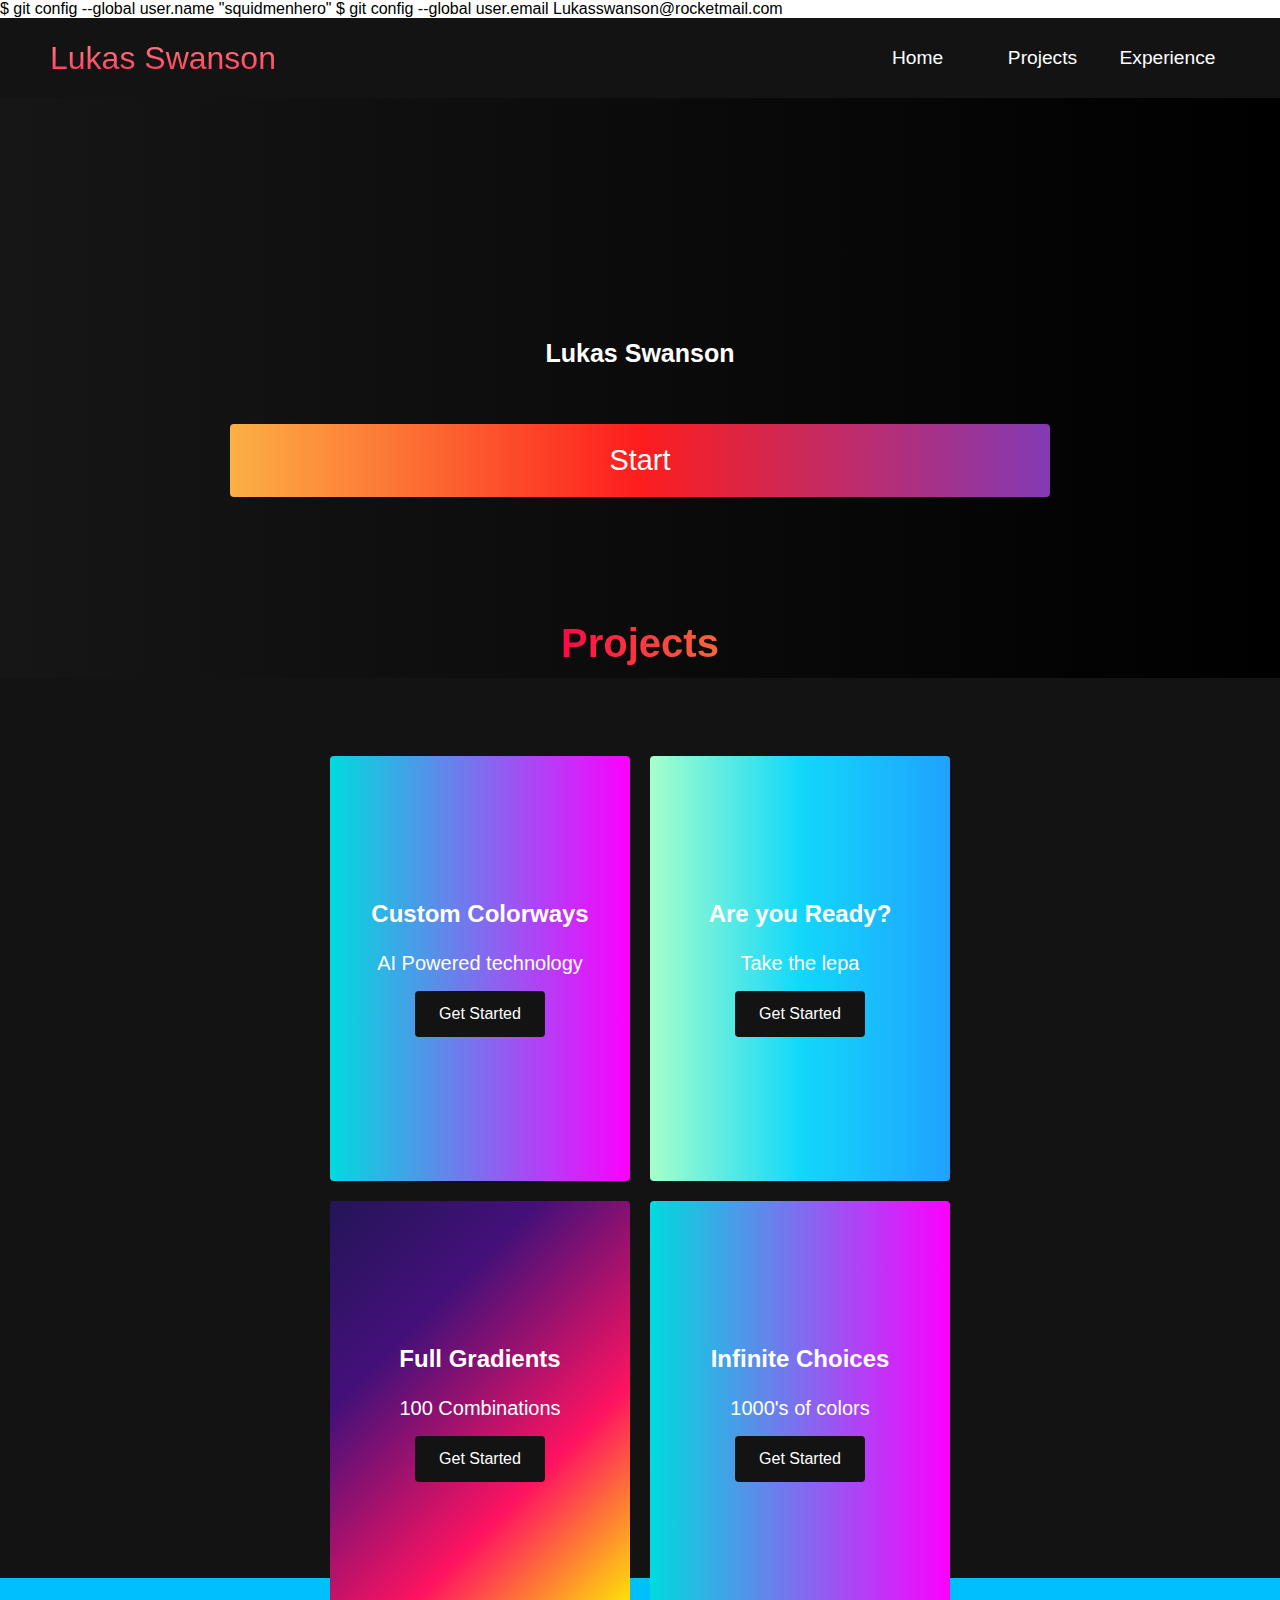
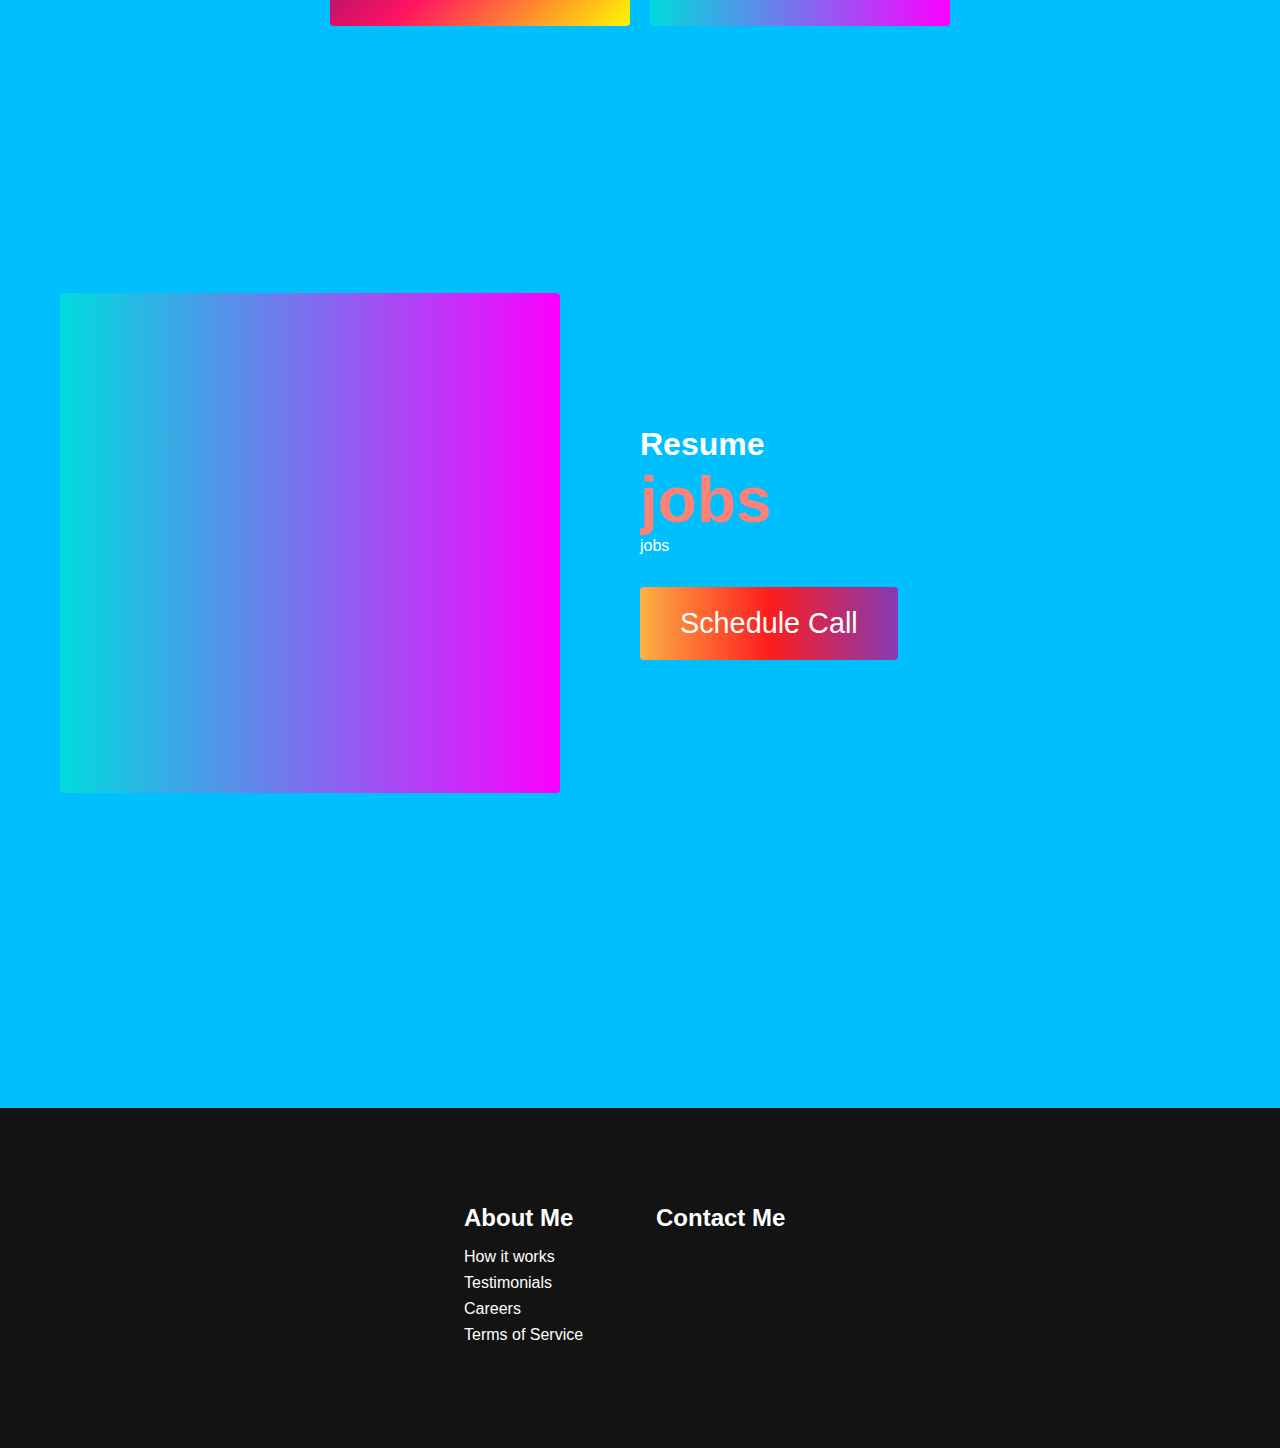
==== .vscode/index.html @ 415a3de8 "modified:   .vscode/index.html" ====
$ git config --global user.name "squidmenhero"
$ git config --global user.email Lukasswanson@rocketmail.com
<!DOCTYPE html>
<html lang="en">
  <head>
    <meta charset="UTF-8" />
    <meta name="viewport" content="width=device-width, initial-scale=1.0" />
    <title>Scroll Website</title>
    <link rel="stylesheet" href="styles.css" />
    <link
      rel="stylesheet"
      href="https://use.fontawesome.com/releases/v5.14.0/css/all.css"
      integrity="sha384-HzLeBuhoNPvSl5KYnjx0BT+WB0QEEqLprO+NBkkk5gbc67FTaL7XIGa2w1L0Xbgc"
      crossorigin="anonymous"
    />
  </head>
  <body>
    <!-- Navbar section -->
    <nav class="navbar">
      <div class="navbar__container">
        <a href="#home" id="navbar__logo">Lukas Swanson</a>
        <div class="navbar__toggle" id="mobile-menu">
          <span class="bar"></span>
          <span class="bar"></span>
          <span class="bar"></span>
        </div>
        <ul class="navbar__menu">
          <li class="navbar__item">
            <a href="#home" class="navbar__links" id="home-page">Home</a>
          </li>
          <li class="navbar__item">
            <a href="#about" class="navbar__links" id="about-page">Projects</a>
          </li>
          <li class="navbar__item">
            <a href="#services" class="navbar__links" id="services-page">Experience</a>
            
          </li>
        </ul>
      </div>
    </nav>
    
    
      
  
    <!-- Hero Section -->
<div class="hero" id="home">
  <div class="hero__container">
    <img class="image" src="jpg/OIP.jpg" alt="myface">
    <h1 class="hero__heading">Lukas Swanson</span></h1>
    <button class="main__btn"><a href="#projects">Start</a></button>
  </div>
</div>

<!-- Projects Section -->
<section class="projects" id="projects">
  <!-- Your projects content here -->
</section>

        <!-- About Section -->
        <div class="services" id="about">
          <h1>Projects</h1>
          <div class="services__wrapper">
            <div class="services__card">
              <h2>Custom Colorways</h2>
              <p>AI Powered technology</p>
              <div class="services__btn"><button>Get Started</button></div>
            </div>
            <div class="services__card">
              <h2>Are you Ready?</h2>
              <p>Take the lepa</p>
              <div class="services__btn"><button>Get Started</button></div>
            </div>
            <div class="services__card">
              <h2>Full Gradients</h2>
              <p>100 Combinations</p>
              <div class="services__btn"><button>Get Started</button></div>
            </div>
            <div class="services__card">
              <h2>Infinite Choices</h2>
              <p>1000's of colors</p>
              <div class="services__btn"><button>Get Started</button></div>
            </div>
          </div>
        </div>
          <!-- Services Section -->
        <div class="main" id="services">
          <div class="main__container">
            <div class="main__img--container">
              <div class="main__img--card"><i class="fas fa-layer-group"></i></div>
            </div>
            <div class="main__content">
              <h1>Resume</h1>
              <h2>jobs</h2>
              <p>jobs</p>
              <button class="main__btn"><a href="#">Schedule Call</a></button>
            </div>
          </div>
        </div>


<!-- Footer Section -->
<div class="footer__container">
  <div class="footer__links">
    <div class="footer__link--wrapper">
      <div class="footer__link--items">
        <h2>About Me</h2>
        <a href="/sign__up">How it works</a> <a href="/">Testimonials</a>
        <a href="/">Careers</a> <a href="/">Terms of Service</a>
      </div>
      <div class="footer__link--items">
        <h2>Contact Me</h2>
        <a href="/" class="footer__logos" id="social__icons">
          <i class="fab fa-linkedin linkedin-logo"></i>
          <i class="fab fa-github github-logo"></i>
        </a>
        
      </div>
    </div>
  </div>
</div>

</div>
  <script src="app.js"></script>
  </body>
</html>
---- .vscode/styles.css ----
* {
  box-sizing: border-box;
  margin: 0;
  padding: 0;
  font-family: 'Kumbh Sans', sans-serif;
  scroll-behavior: smooth;
}




.navbar__social-icons {
  display: flex;
  align-items: center;
  margin-left: auto;
}

.navbar__social-icon {
  margin-left: 1rem;
  color: #fff;
  font-size: 1.5rem;
}


.navbar {
  background: #131313;
  height: 80px;
  display: flex;
  justify-content: center;
  align-items: center;
  font-size: 1.2rem;
  position: sticky;
  top: 0;
  z-index: 999;
}


.navbar__container {
  display: flex;
  justify-content: space-between;
  height: 80px;
  z-index: 1;
  width: 100%;
  max-width: 1300px;
  margin: 0 auto;
  padding: 0 50px;
}

#navbar__logo {
  background-color: #ff8177;
  background-image: linear-gradient(to top, #ff0844 0%, #ffb199 100%);
  background-size: 100%;
  -webkit-background-clip: text;
  -moz-background-clip: text;
  -webkit-text-fill-color: transparent;
  -moz-text-fill-color: transparent;
  display: flex;
  align-items: center;
  cursor: pointer;
  text-decoration: none;
  font-size: 2rem;
}

.navbar__menu {
  display: flex;
  align-items: center;
  list-style: none;
}

.navbar__item {
  height: 80px;
}

.navbar__links {
  color: #fff;
  display: flex;
  align-items: center;
  justify-content: center;
  width: 125px;
  text-decoration: none;
  height: 100%;
  transition: all 0.3s ease;
}

.navbar__btn {
  display: flex;
  justify-content: center;
  align-items: center;
  padding: 0 1rem;
  width: 100%;
}

.button {
  display: flex;
  justify-content: center;
  align-items: center;
  text-decoration: none;
  padding: 10px 20px;
  height: 100%;
  width: 100%;
  border: none;
  outline: none;
  border-radius: 4px;
  background: #833ab4;
  background: -webkit-linear-gradient(to right, #fcb045, #fd1d1d, #833ab4);
  background: linear-gradient(to right, #fcb045, #fd1d1d, #833ab4);
  color: #fff;
  transition: all 0.3s ease;
}

.navbar__links:hover {
  color: #9518fc;
  transition: all 0.3s ease;
}

@media screen and (max-width: 960px) {
  .navbar__container {
    display: flex;
    justify-content: space-between;
    height: 80px;
    z-index: 1;
    width: 100%;
    max-width: 1300px;
    padding: 0;
  }

  .navbar__menu {
    display: grid;
    grid-template-columns: auto;
    margin: 0;
    width: 100%;
    position: absolute;
    top: -1000px;
    opacity: 1;
    transition: all 0.5s ease;
    z-index: -1;
  }

  .navbar__menu.active {
    background: #131313;
    top: 100%;
    opacity: 1;
    transition: all 0.5s ease;
    z-index: 99;
    height: 60vh;
    font-size: 1.6rem;
  }

  #navbar__logo {
    padding-left: 25px;
  }

  .navbar__toggle .bar {
    width: 25px;
    height: 3px;
    margin: 5px auto;
    transition: all 0.3s ease-in-out;
    background: #fff;
  }

  .navbar__item {
    width: 100%;
  }

  .navbar__links {
    text-align: center;
    padding: 2rem;
    width: 100%;
    display: table;
  }

  .navbar__btn {
    padding-bottom: 2rem;
  }

  .button {
    display: flex;
    justify-content: center;
    align-items: center;
    width: 80%;
    height: 80px;
    margin: 0;
  }

  #mobile-menu {
    position: absolute;
    top: 20%;
    right: 5%;
    transform: translate(5%, 20%);
  }

  .navbar__toggle .bar {
    display: block;
    cursor: pointer;
  }

  #mobile-menu.is-active .bar:nth-child(2) {
    opacity: 0;
  }

  #mobile-menu.is-active .bar:nth-child(1) {
    transform: translateY(8px) rotate(45deg);
  }

  #mobile-menu.is-active .bar:nth-child(3) {
    transform: translateY(-8px) rotate(-45deg);
  }
}

/* Hero Section */
.hero{
  background: #000000;
  background:linear-gradient(to right, #161616, #000000);
  padding: 200px;
}

.image{
  display: flex;
  flex-direction: column;
  justify-content: center;
  max-width: 200px;
  margin: 0 auto;
  height: 20%;
  text-align: center;
  padding: 30px;

}

.hero__container {
  display: flex;
  flex-direction: column;
  justify-content: center;
  max-width: 1200px;
  margin: 0 auto;
  height: 20%;
  text-align: center;
  padding: 30px;
}

.hero__heading{
  font-size: 25px;
  margin-bottom: 24px;
  color: #fff;
}

.hero__heading span {
  background: #ee0979; /* fallback for old browsers */
  background: -webkit-linear-gradient(
    to right,
    #ff6a00,
    #ee0979
  ); /* Chrome 10-25, Safari 5.1-6 */
  background: linear-gradient(
    to right,
    #ff6a00,
    #ee0979
  ); /* W3C, IE 10+/ Edge, Firefox 16+, Chrome 26+, Opera 12+, Safari 7+ */
  background-size: 100%;
  -webkit-background-clip: text;
  -moz-background-clip: text;
  -webkit-text-fill-color: transparent;
  -mo-text-fill-color: transparent;
}

.highlight {
  border-bottom: 4px solid rgb(132, 0, 255);
}

@media screen and (max-width: 768px) {
  .hero__heading {
    font-size: 60px;
  }

  .hero__description {
    font-size: 40px;
  }
}

.main {
  background-color: #00BFFF;
  padding: 10rem 0;
}

.main__container {
  display: grid;
  grid-template-columns: 1fr 1fr;
  align-items: center;
  justify-content: center;
  margin: 0 auto;
  height: 90%;
  z-index: 1;
  width: 100%;
  max-width: 1300px;
  padding: 0 50px;
}

.main__content {
  color: #fff;
  width: 100%;
}

.projects {
  .projects {
    text-align: center;
    width: 200px;
    border-radius: 4px;
    display: flex;
    flex-direction: center;
    justify-content: center;
    font-size: 2rem;
    background-color: #fe336f;
    background-size: 100%;
    -webkit-background-clip: text;
    -webkit-text-fill-color: transparent;
    -moz-text-fill-color: transparent;
    text-transform: uppercase;
    margin-bottom: 32px;
  }
  
}

.main__content h2 {
  font-size: 4rem;
  background: #ff8177; /* fallback for old browsers */
  background: -webkit-linear-gradient(
    to center,
    #9114ff,
    #da22ff
  ); /* Chrome 10-25, Safari 5.1-6 */
  background: linear-gradient(
    to center,
    #8f0eff,
    #da22ff
  );
  background-size: 100%;
  -webkit-background-clip: text;
  -moz-background-clip: text;
  -webkit-text-fill-color: transparent;
  -moz-text-fill-color: transparent;
 
}

.main__btn {
  font-size: 1.8rem;
  background: #833ab4;
  background: -webkit-linear-gradient(to right, #fcb045, #fd1d1d, #833ab4);
  background: linear-gradient(to right, #fcb045, #fd1d1d, #833ab4);
  padding: 20px 40px; /* changed from 20px 60px */
  border: none;
  border-radius: 4px;
  margin-top: 2rem;
  cursor: pointer;
  position: relative;
  transition: all 0.35s;
  outline: none;
}


.main__btn a {
  position: relative;
  z-index: 2;
  color: #fff;
  text-decoration: none;
}

.main__btn:after {
  position: absolute;
  content: '';
  top: 0;
  left: 0;
  width: 0;
  height: 100%;
  background: #ff1ead;
  transition: all 0.35s;
  border-radius: 4px;
}

.main__btn:hover {
  color: #fff;
}

.main__btn:hover:after {
  width: 100%;
}

.main__img--container {
  text-align: center;
}

.main__img--card {
  margin: 10px;
  height: 500px;
  width: 500px;
  border-radius: 4px;
  display: flex;
  flex-direction: column;
  justify-content: center;
  color: #fff;
  background-image: linear-gradient(to right, #00dbde 0%, #fc00ff 100%);
}

.fa-layer-group,
.fa-users {
  font-size: 14rem;
}

#card-2 {
  background: #ff512f;
  background: -webkit-linear-gradient(to right, #dd2476, #ff512f);
  background: linear-gradient(to right, #dd2476, #ff512f);
}

.services {
  background: #131313;
  display: flex;
  flex-direction: column;
  justify-content: center;
  align-items: center;
  height: 100%;
  padding: 10rem 0;
}

.services h1 {
  background-color: #ff8177;
  background-image: linear-gradient(to right, #ff0844 0%, #f7673c 100%);
  background-size: 100%;
  -webkit-background-clip: text;
  -moz-background-clip: text;
  -webkit-text-fill-color: transparent;
  -moz-text-fill-color: transparent;
  margin-bottom: 5rem;
  font-size: 2.5rem;
}

.services__wrapper {
  display: grid;
  grid-template-columns: 1fr 1fr 1fr 1fr;
  grid-template-rows: 1fr;
}

.services__card {
  margin: 10px;
  height: 425px;
  width: 300px;
  border-radius: 4px;
  display: flex;
  flex-direction: column;
  justify-content: center;
  color: #fff;
  background-image: linear-gradient(to right, #00dbde 0%, #fc00ff 100%);
  transition: 0.3s ease-in;
}

.services__card:nth-child(2) {
  background: #1fa2ff; /* fallback for old browsers */
  background: -webkit-linear-gradient(
    to right,
    #a6ffcb,
    #12d8fa,
    #1fa2ff
  ); /* Chrome 10-25, Safari 5.1-6 */
  background: linear-gradient(
    to right,
    #a6ffcb,
    #12d8fa,
    #1fa2ff
  ); /* W3C, IE 10+/ Edge, Firefox 16+, Chrome 26+, Opera 12+, Safari 7+ */
}

.services__card:nth-child(3) {
  background-image: linear-gradient(
    -225deg,
    #231557 0%,
    #44107a 29%,
    #ff1361 67%,
    #fff800 100%
  );
}

.services__card h2 {
  text-align: center;
}

.services__card p {
  text-align: center;
  margin-top: 24px;
  font-size: 20px;
}

.services__btn {
  display: flex;
  justify-content: center;
  margin-top: 16px;
}

.services__card button {
  color: #fff;
  padding: 14px 24px;
  border: none;
  outline: none;
  border-radius: 4px;
  background: #131313;
  font-size: 1rem;
}

.services__card button:hover {
  cursor: pointer;
}

.services__card:hover {
  transform: scale(1.075);
  transition: 0.3s ease-in;
  cursor: pointer;
}

@media screen and (max-width: 1300px) {
  .services__wrapper {
    grid-template-columns: 1fr 1fr;
  }
}




@media screen and (max-width: 768px) {
  .services__wrapper {
    grid-template-columns: 1fr;
  }
}

/* Footer CSS */
.footer__container {
  background-color: #131313;
  padding: 5rem 0;
  display: flex;
  flex-direction: column;
  justify-content: center;
  align-items: center;
}
.footer__logos {
  color: #fff;
  align-items: center;
  cursor: pointer;
  text-decoration: none;
  font-size: 2rem;
}

#footer__logo {

  color: #fff;
  display: flex;
  cursor: pointer;
  text-decoration: none;
  font-size: 2rem;
}

.linkedin-logo {
  margin-right: 20px;
}

.github-logo {
  margin-left: 10px;
}



.footer__link--wrapper {
  display: flex;
}

.footer__link--items {
  display: flex;
  flex-direction: column;
  align-items: flex-start;
  margin: 16px;
  text-align: left;
  width: 160px;
  box-sizing: border-box;
}

.footer__link--items h2 {
  margin-bottom: 16px;
  color: #fff;
}

.footer__link--items a {
  color: #fff;
  text-decoration: none;
  margin-bottom: 0.5rem;
  transition: 0.3 ease-out;
}



.social__icon--link {
  color: #fff;
  font-size: 24px;
}



.social__media--wrap {
  display: flex;
  justify-content: space-between;
  align-items: center;
  width: 90%;
  max-width: 1000px;
  margin: 40px auto 0 auto;
}




.social__icons {
  display: flex;
  justify-content: space-between;
  align-items: center;
}

.website__rights {
  color: #fff;
}

@media screen and (max-width: 820px) {
  .footer__links {
    padding-top: 2rem;
  }

 

  .website__rights {
    margin-bottom: 2rem;
  }

  .footer__link--wrapper {
    flex-direction: column;
  }

  .social__media--wrap {
    flex-direction: column;
  }
}

@media screen and (max-width: 480px) {
  .footer__link--items {
    margin: 0;
    padding: 10px;
    width: 100%;
  }
}
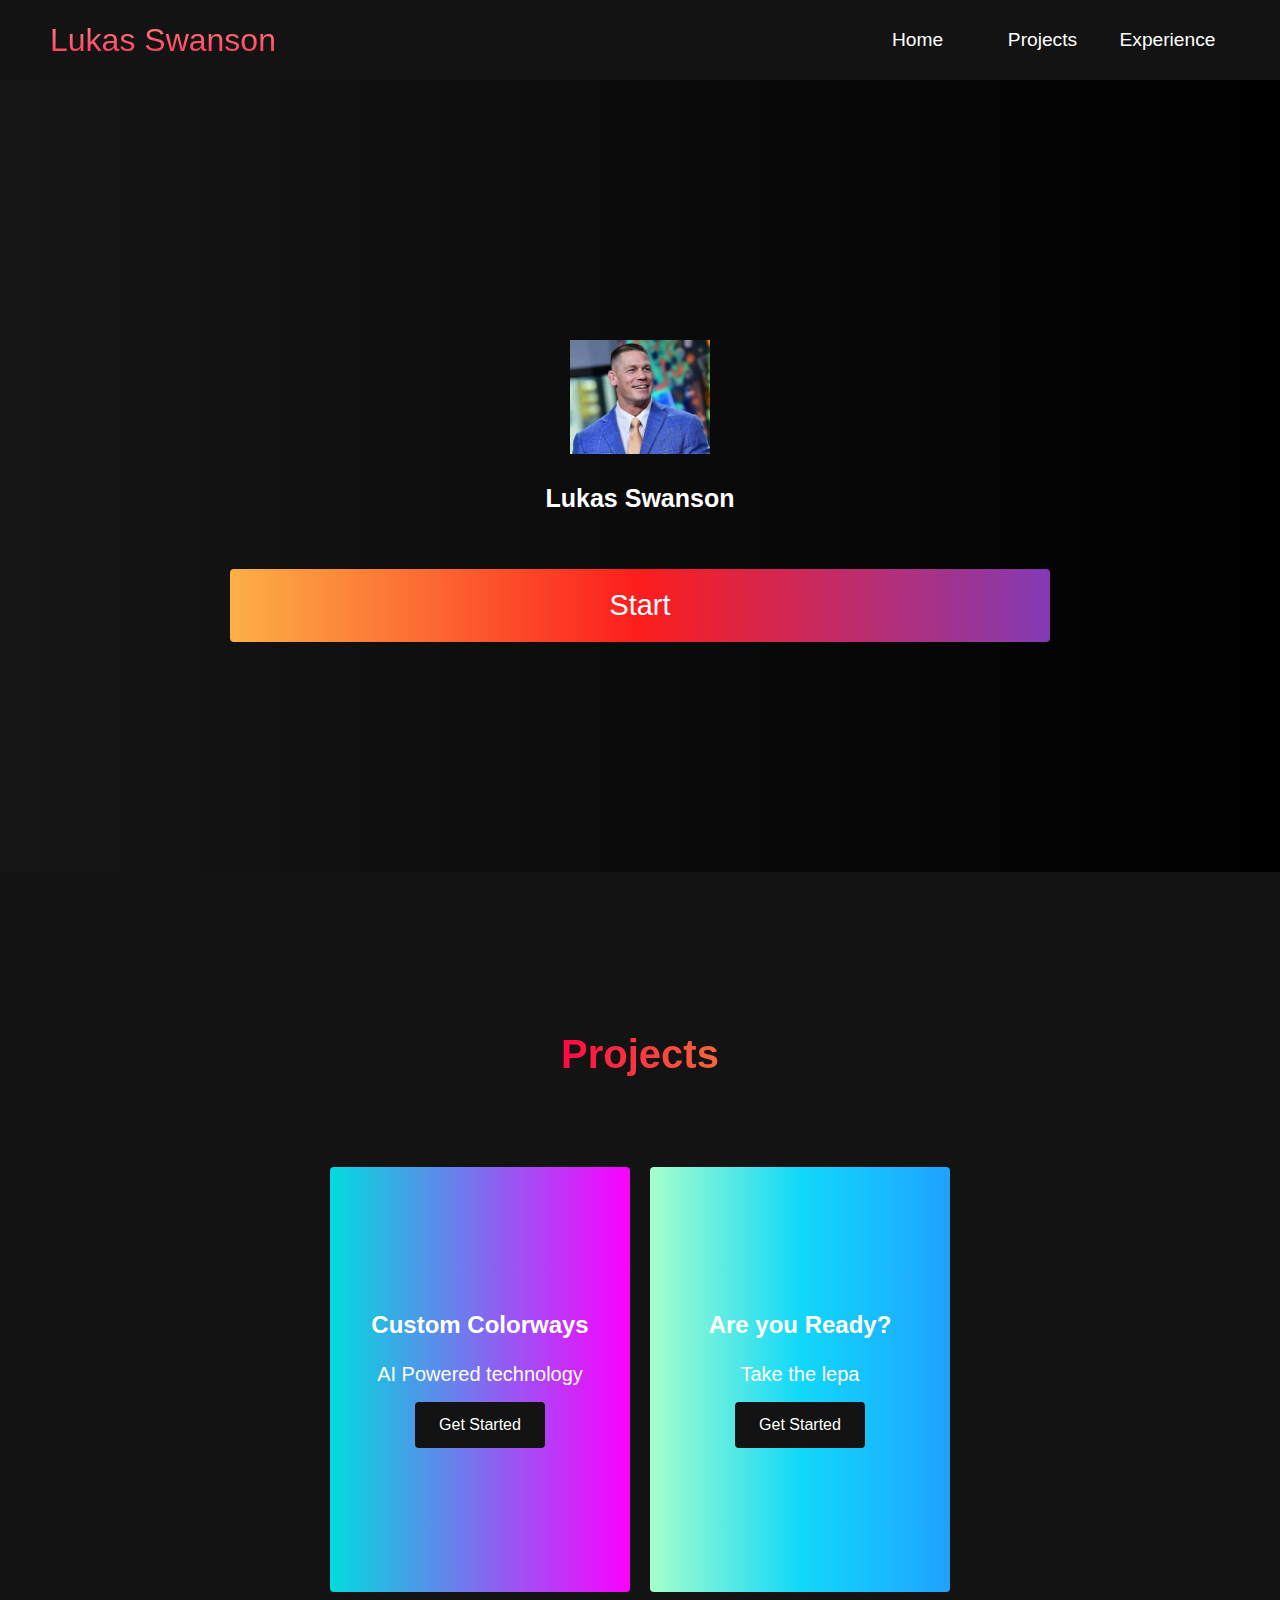
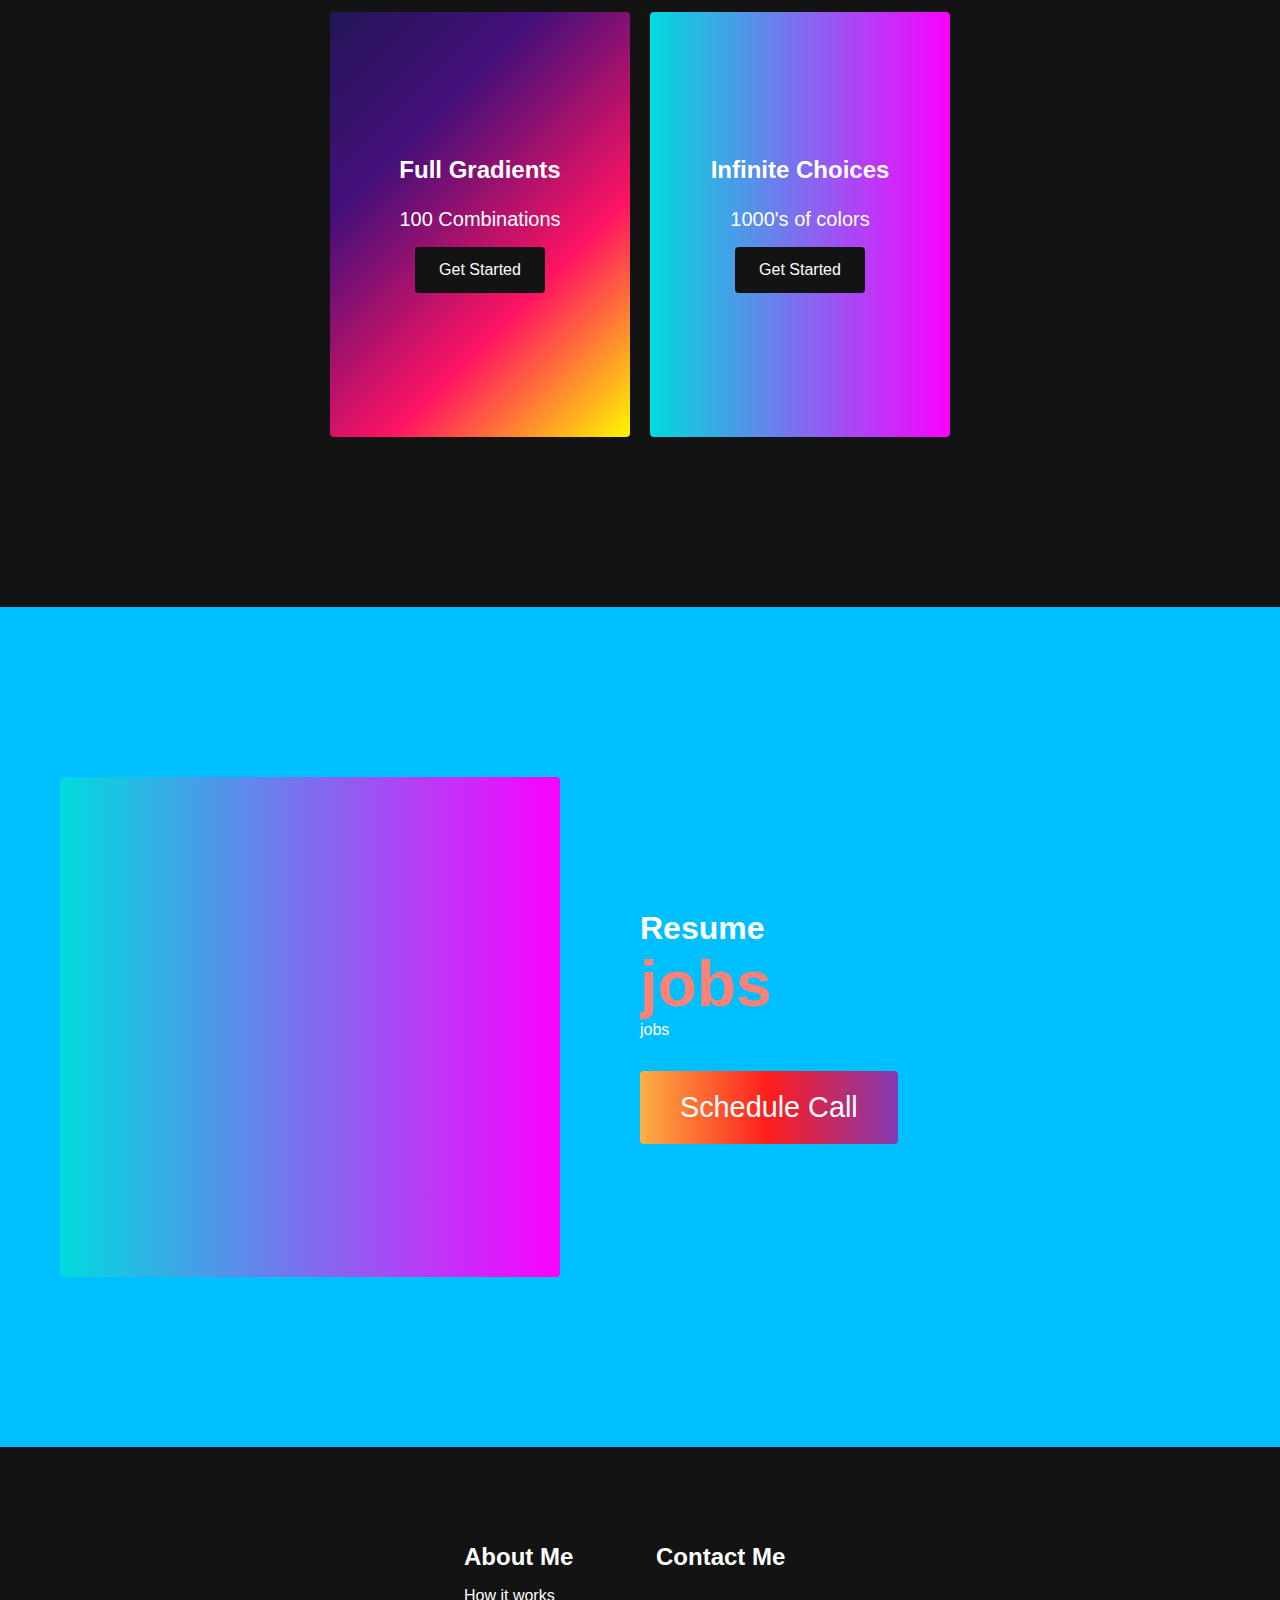
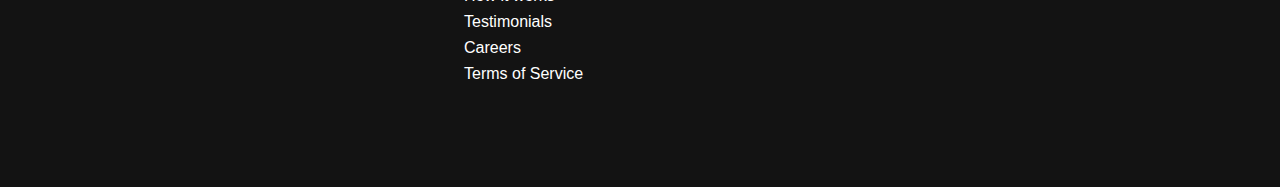
==== commit 5aabf9a7: "modified:   .vscode/index.html deleted:    README.md" ====
--- a/.vscode/index.html
+++ b/.vscode/index.html
@@ -1,5 +1,3 @@
-$ git config --global user.name "squidmenhero"
-$ git config --global user.email Lukasswanson@rocketmail.com
 <!DOCTYPE html>
 <html lang="en">
   <head>
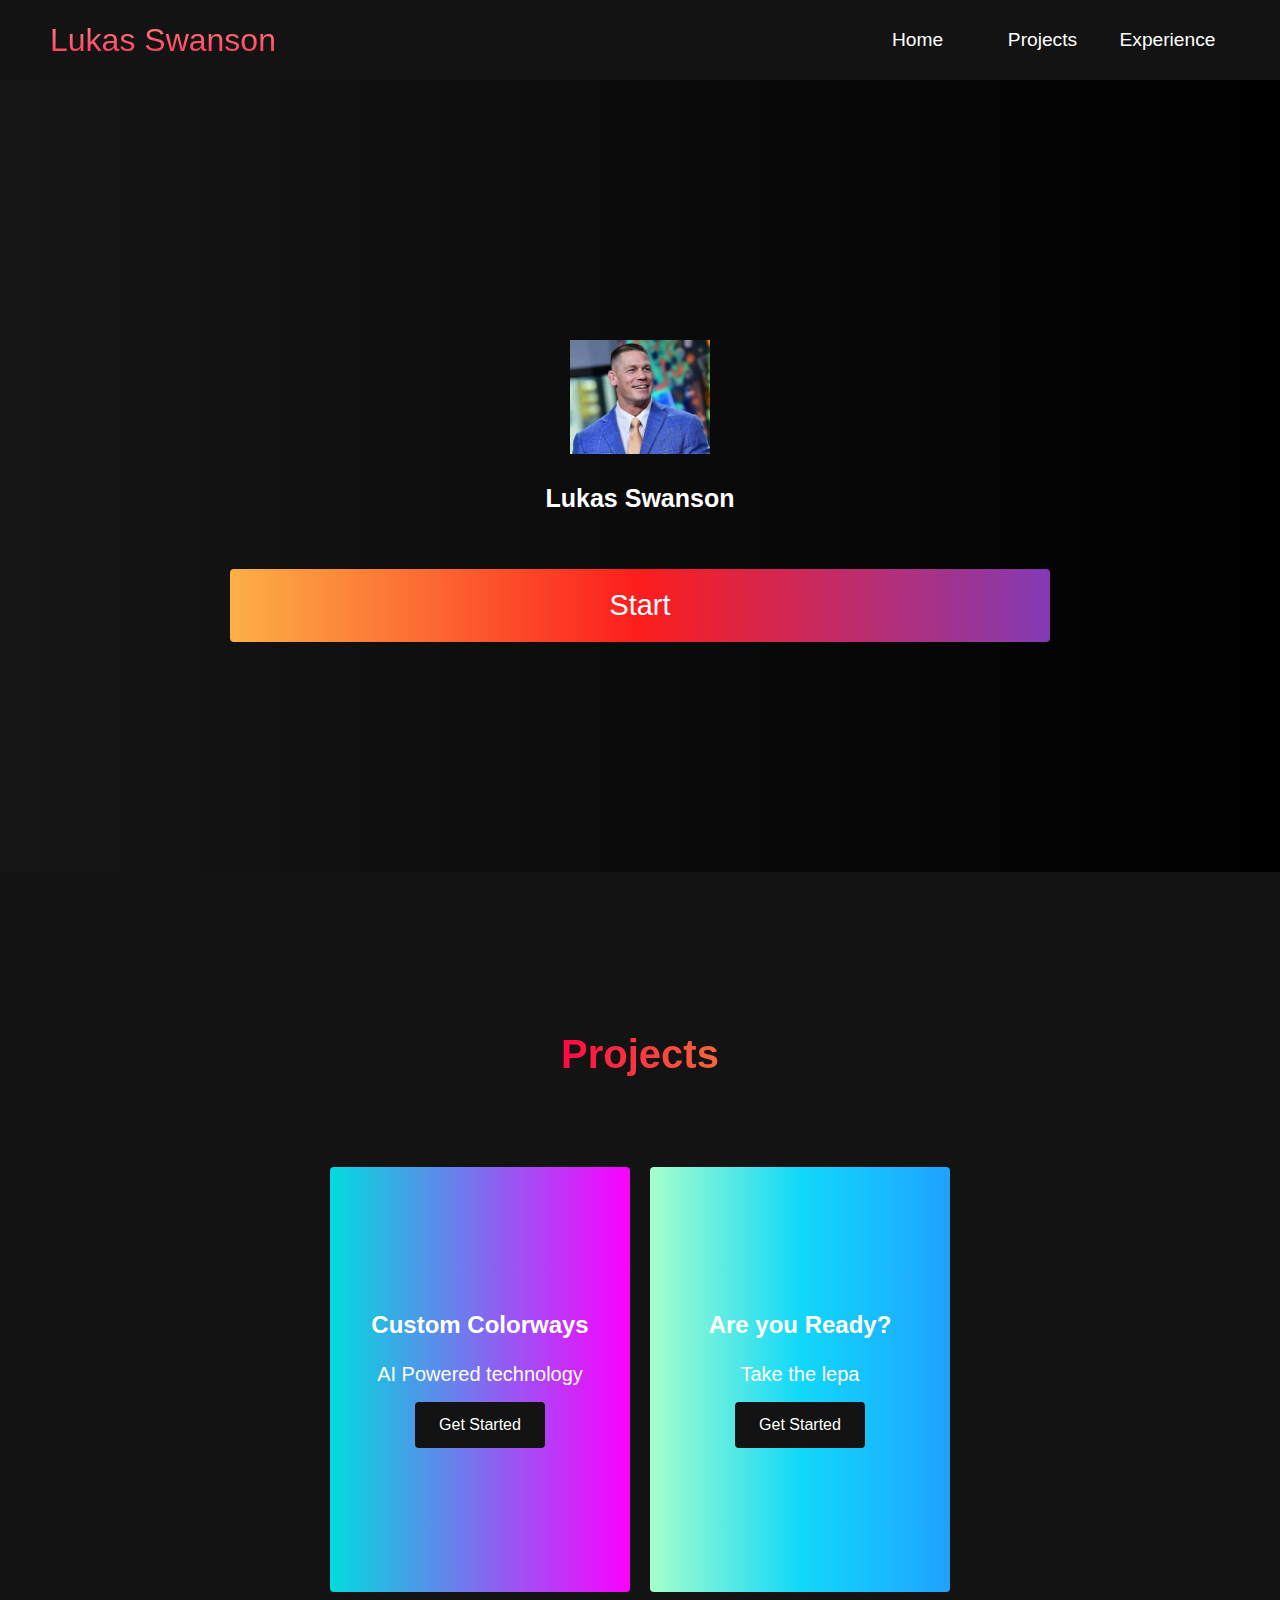
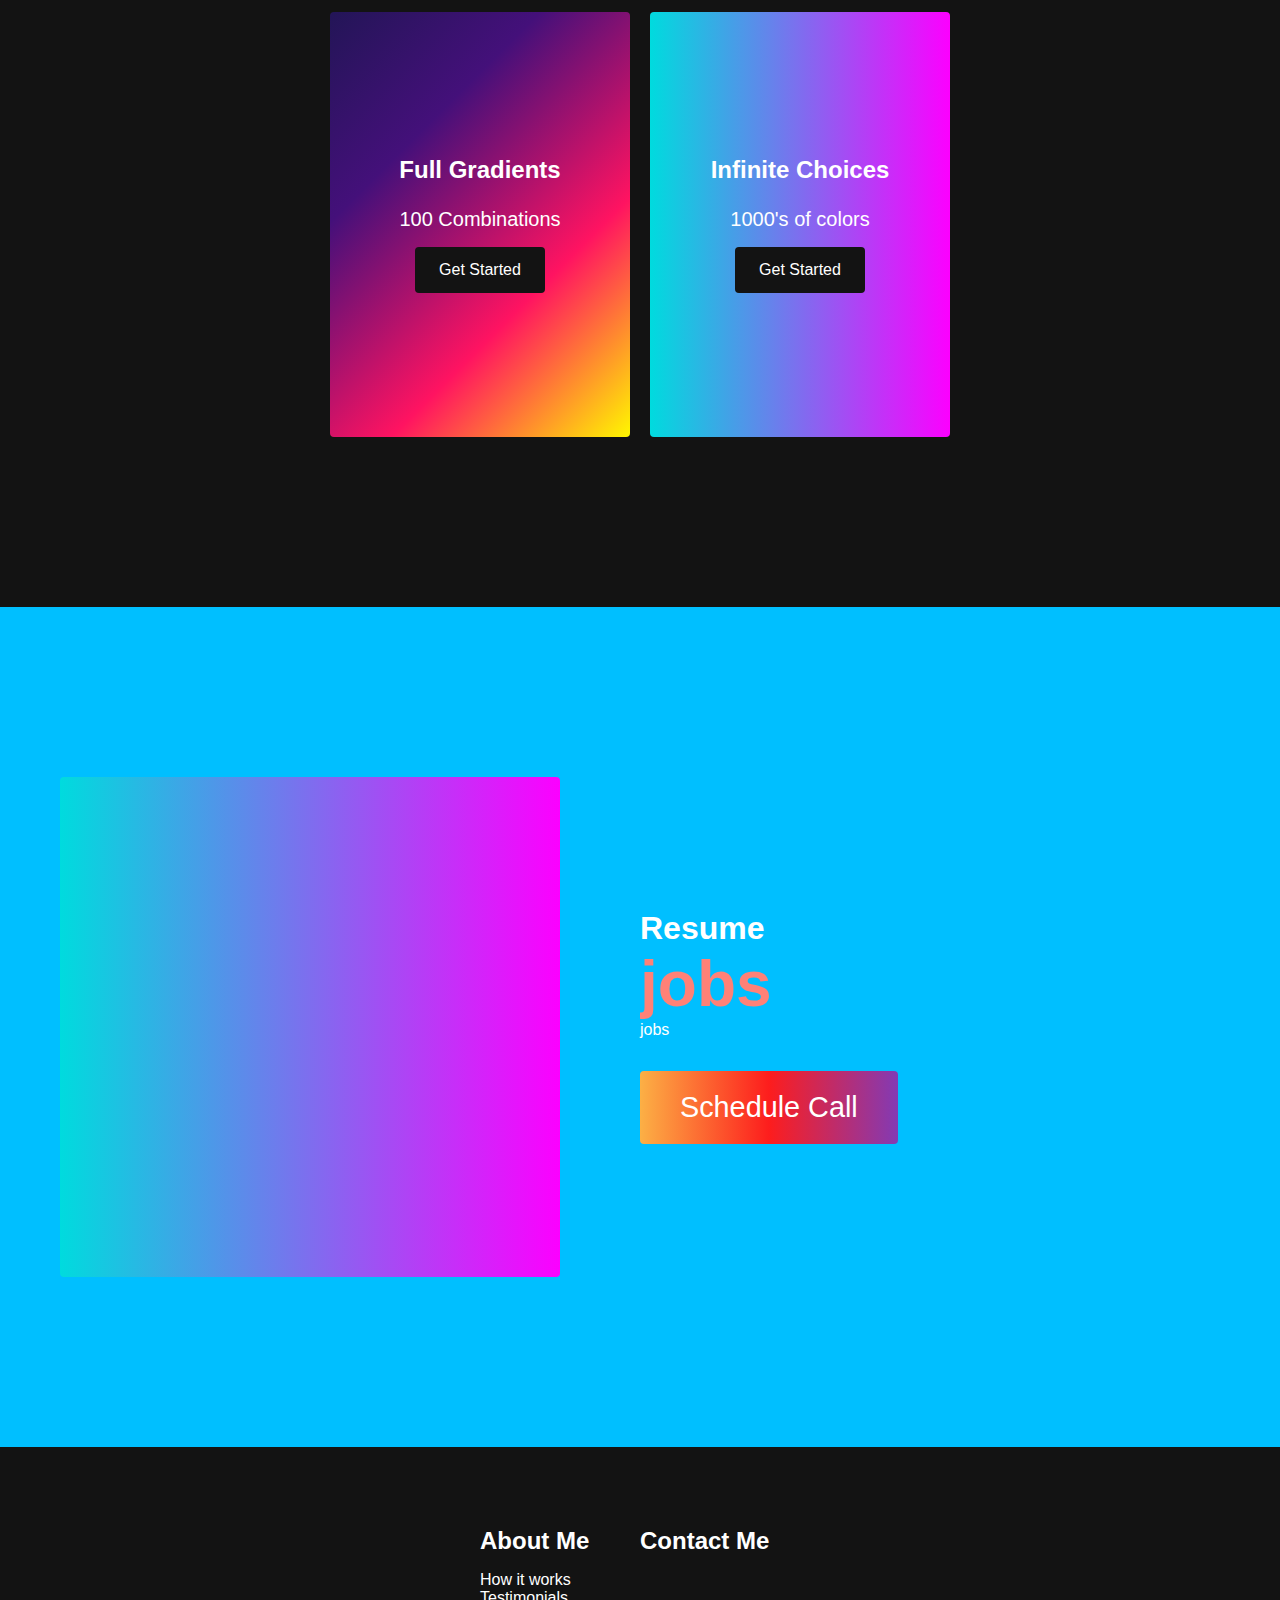
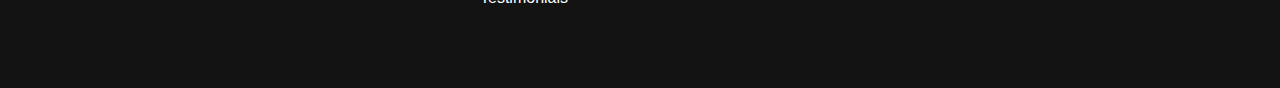
==== commit 7e748cbe: "new file:   README.md new file:   calculator/calculator.c" ====
--- a/.vscode/index.html
+++ b/.vscode/index.html
@@ -103,7 +103,6 @@
       <div class="footer__link--items">
         <h2>About Me</h2>
         <a href="/sign__up">How it works</a> <a href="/">Testimonials</a>
-        <a href="/">Careers</a> <a href="/">Terms of Service</a>
       </div>
       <div class="footer__link--items">
         <h2>Contact Me</h2>
--- a/.vscode/styles.css
+++ b/.vscode/styles.css
@@ -569,10 +569,6 @@
 }
 
 .footer__link--items {
-  display: flex;
-  flex-direction: column;
-  align-items: flex-start;
-  margin: 16px;
   text-align: left;
   width: 160px;
   box-sizing: border-box;
@@ -589,8 +585,6 @@
   margin-bottom: 0.5rem;
   transition: 0.3 ease-out;
 }
-
-
 
 .social__icon--link {
   color: #fff;
@@ -647,4 +641,19 @@
     padding: 10px;
     width: 100%;
   }
-}+}
+
+/* ------- custom scrollbar ----- */
+
+::-webkit-scrollbar{
+  width: 15px;
+}
+
+::-webkit-scrollbar-track{
+  background:#000000;
+}
+
+::-webkit-scrollbar-thumb{
+background: linear-gradient(#d1e5ff,#d1e5ff);
+  border-radius: 10px;
+}
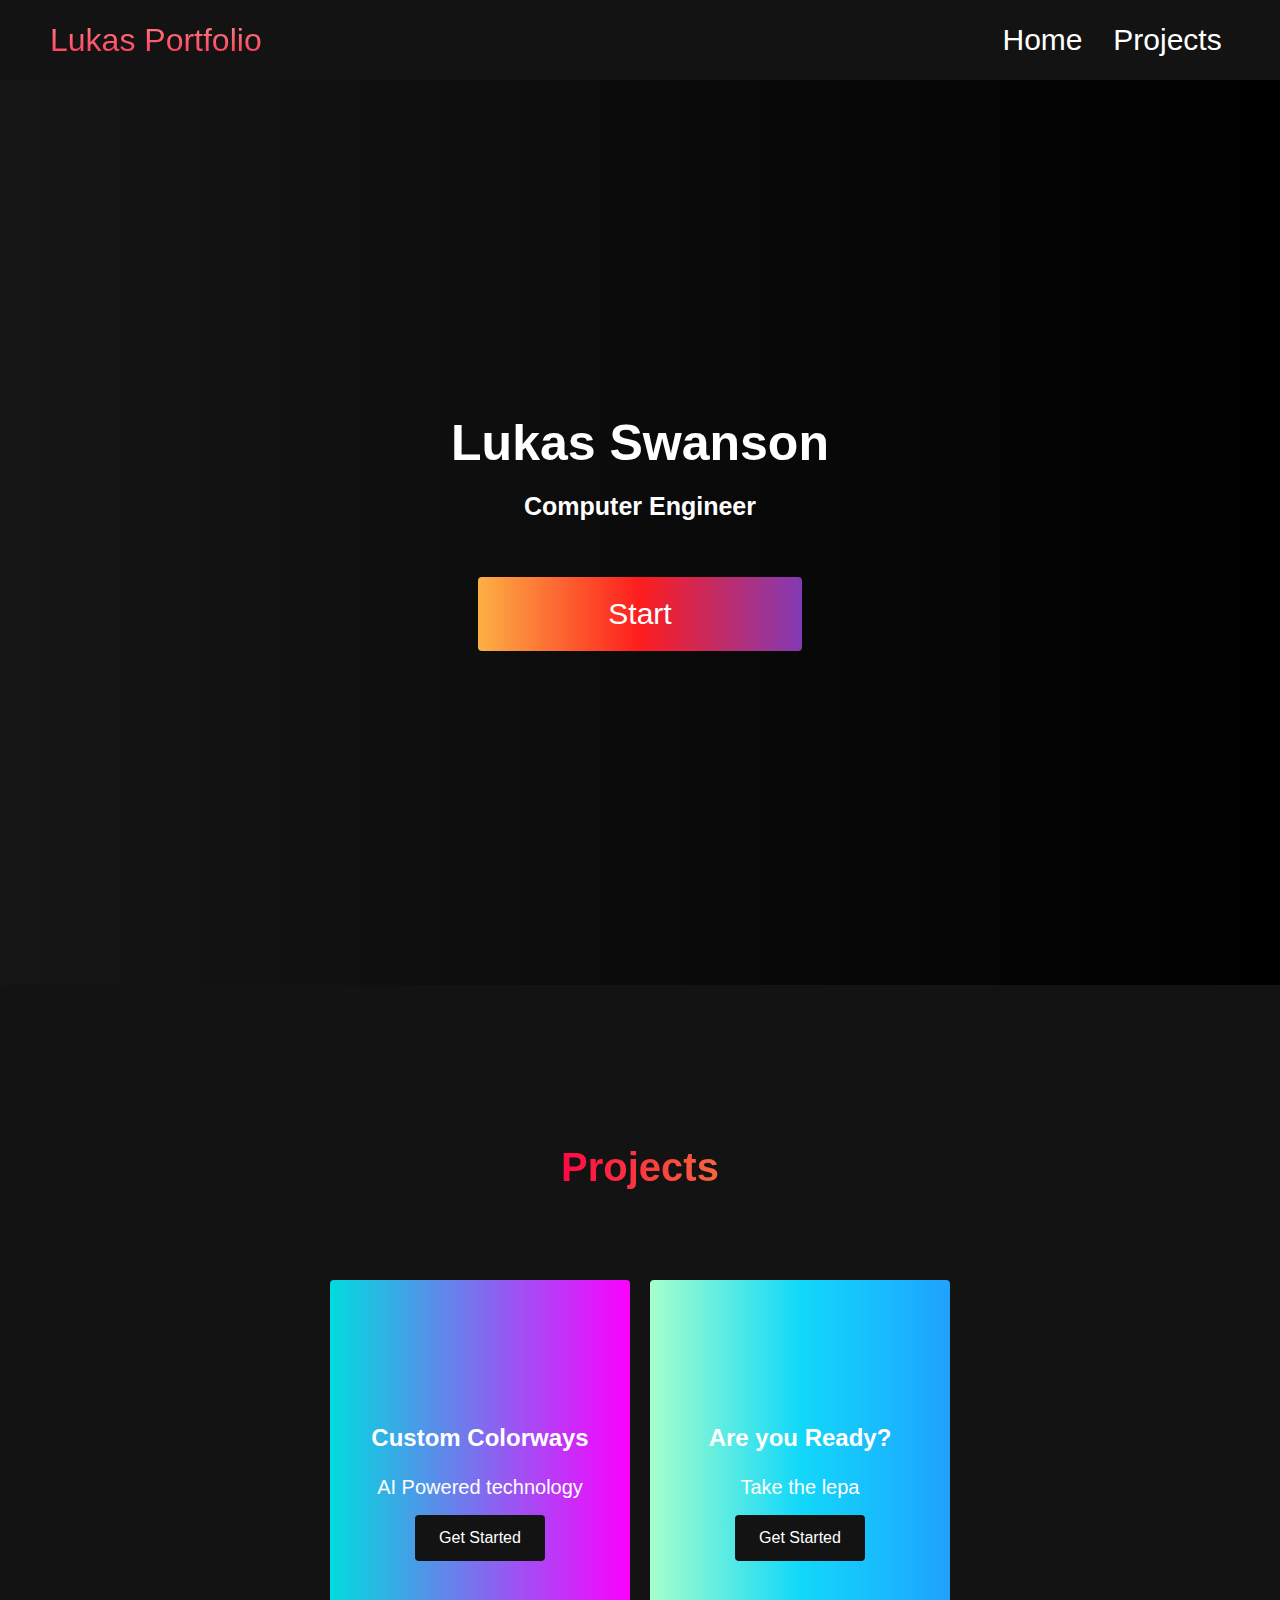
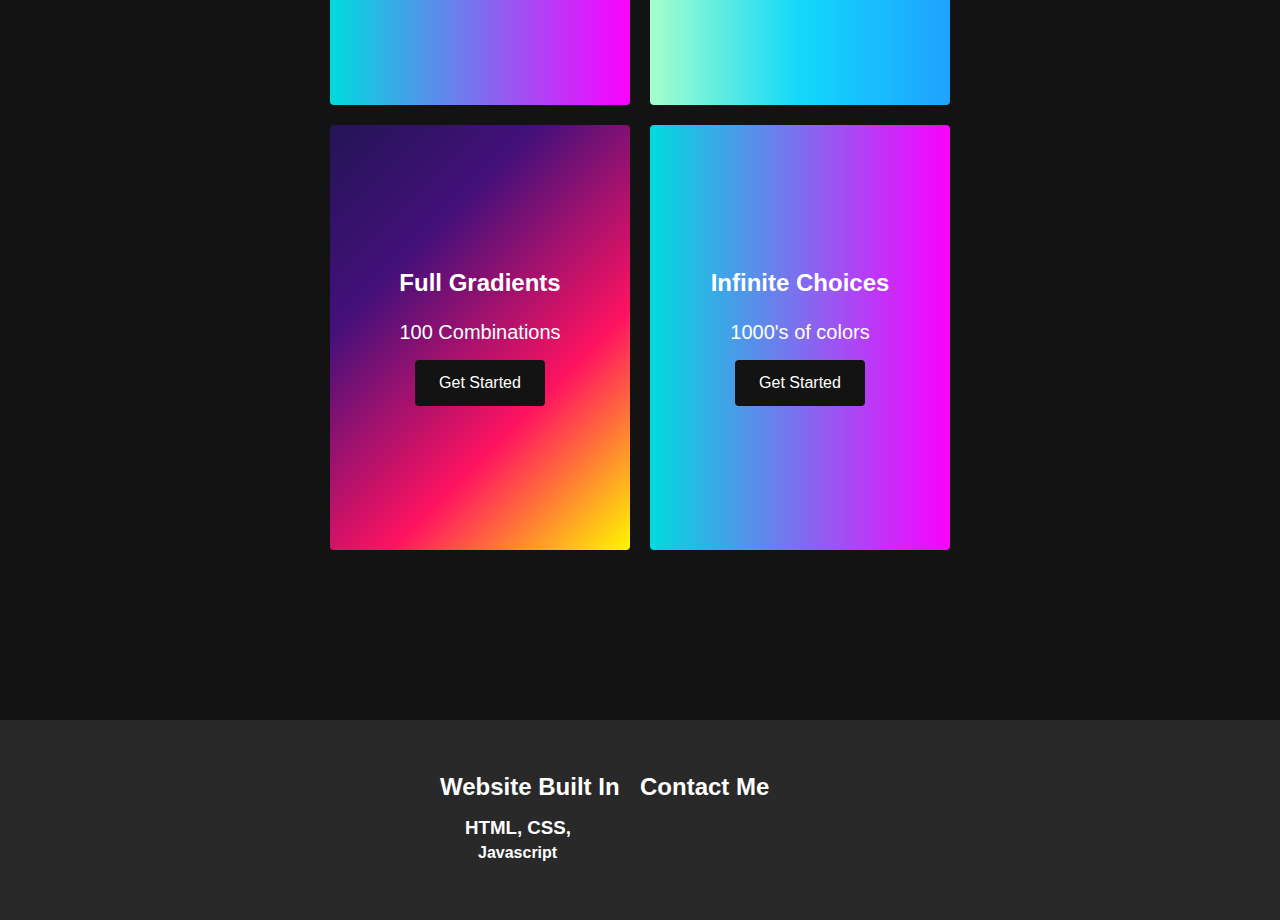
==== commit e86917df: "modified:   .vscode/app.js 	modified:   .vscode/index.html 	modified:   .vscode/styles.css" ====
--- a/.vscode/index.html
+++ b/.vscode/index.html
@@ -11,12 +11,27 @@
       integrity="sha384-HzLeBuhoNPvSl5KYnjx0BT+WB0QEEqLprO+NBkkk5gbc67FTaL7XIGa2w1L0Xbgc"
       crossorigin="anonymous"
     />
+ <style>
+ a{
+  color: #fff;
+  font-size: 30px;
+ }
+
+
+
+
+ </style>
+
+
+
+
+
   </head>
   <body>
     <!-- Navbar section -->
     <nav class="navbar">
       <div class="navbar__container">
-        <a href="#home" id="navbar__logo">Lukas Swanson</a>
+        <a href="#home" id="navbar__logo">Lukas Portfolio</a>
         <div class="navbar__toggle" id="mobile-menu">
           <span class="bar"></span>
           <span class="bar"></span>
@@ -29,8 +44,9 @@
           <li class="navbar__item">
             <a href="#about" class="navbar__links" id="about-page">Projects</a>
           </li>
-          <li class="navbar__item">
-            <a href="#services" class="navbar__links" id="services-page">Experience</a>
+   <!-- <li class="navbar__item">   -->
+          <!--            <a href="#services" class="navbar__links" id="services-page">Experience</a>   -->
+    
             
           </li>
         </ul>
@@ -43,9 +59,12 @@
     <!-- Hero Section -->
 <div class="hero" id="home">
   <div class="hero__container">
-    <img class="image" src="jpg/OIP.jpg" alt="myface">
+    <div class="container">
     <h1 class="hero__heading">Lukas Swanson</span></h1>
+    <h2 class="hero__headings">Computer Engineer</span></h2>
+
     <button class="main__btn"><a href="#projects">Start</a></button>
+  </div>
   </div>
 </div>
 
@@ -81,7 +100,7 @@
           </div>
         </div>
           <!-- Services Section -->
-        <div class="main" id="services">
+      <!--     <div class="main" id="services">
           <div class="main__container">
             <div class="main__img--container">
               <div class="main__img--card"><i class="fas fa-layer-group"></i></div>
@@ -94,6 +113,7 @@
             </div>
           </div>
         </div>
+        -->
 
 
 <!-- Footer Section -->
@@ -101,21 +121,28 @@
   <div class="footer__links">
     <div class="footer__link--wrapper">
       <div class="footer__link--items">
-        <h2>About Me</h2>
-        <a href="/sign__up">How it works</a> <a href="/">Testimonials</a>
+        <h2>Website Built In</h2>
+        <h3>HTML, CSS,</h3> 
+        <h4>Javascript</h4>
       </div>
       <div class="footer__link--items">
         <h2>Contact Me</h2>
         <a href="/" class="footer__logos" id="social__icons">
+          <a href="https://www.linkedin.com/in/lukas-swanson-2b328b260/" target="_blank" >
           <i class="fab fa-linkedin linkedin-logo"></i>
-          <i class="fab fa-github github-logo"></i>
+          </a>
+          <a href="https://github.com/squidmenhero" target="_blank" >
+            <i class="fab fa-github github-logo"></i>
+          </a>
         </a>
-        
       </div>
     </div>
   </div>
 </div>
 
+
+
+</script>
 </div>
   <script src="app.js"></script>
   </body>
--- a/.vscode/styles.css
+++ b/.vscode/styles.css
@@ -211,6 +211,7 @@
 .hero{
   background: #000000;
   background:linear-gradient(to right, #161616, #000000);
+  height: 905px;
   padding: 200px;
 }
 
@@ -220,7 +221,7 @@
   justify-content: center;
   max-width: 200px;
   margin: 0 auto;
-  height: 20%;
+  height: 100%;
   text-align: center;
   padding: 30px;
 
@@ -232,12 +233,17 @@
   justify-content: center;
   max-width: 1200px;
   margin: 0 auto;
-  height: 20%;
+  height: 100%;
   text-align: center;
   padding: 30px;
 }
 
 .hero__heading{
+  font-size: 50px;
+  margin-bottom: 20px;
+  color: #fff;
+}
+.hero__headings{
   font-size: 25px;
   margin-bottom: 24px;
   color: #fff;
@@ -287,7 +293,7 @@
   align-items: center;
   justify-content: center;
   margin: 0 auto;
-  height: 90%;
+  height: 100%;
   z-index: 1;
   width: 100%;
   max-width: 1300px;
@@ -340,12 +346,16 @@
  
 }
 
+
+
 .main__btn {
   font-size: 1.8rem;
   background: #833ab4;
   background: -webkit-linear-gradient(to right, #fcb045, #fd1d1d, #833ab4);
   background: linear-gradient(to right, #fcb045, #fd1d1d, #833ab4);
-  padding: 20px 40px; /* changed from 20px 60px */
+  padding: 20px 130px;
+  justify-content: flex-start;
+
   border: none;
   border-radius: 4px;
   margin-top: 2rem;
@@ -389,7 +399,7 @@
 
 .main__img--card {
   margin: 10px;
-  height: 500px;
+  height: 555px;
   width: 500px;
   border-radius: 4px;
   display: flex;
@@ -530,14 +540,18 @@
 
 /* Footer CSS */
 .footer__container {
-  background-color: #131313;
-  padding: 5rem 0;
+  background-color: #292929;
+  height: 200px;
+  width: fill;
+
+  padding: 5rem ;
   display: flex;
   flex-direction: column;
   justify-content: center;
   align-items: center;
 }
 .footer__logos {
+
   color: #fff;
   align-items: center;
   cursor: pointer;
@@ -555,11 +569,11 @@
 }
 
 .linkedin-logo {
-  margin-right: 20px;
+  margin-left: 10px;
 }
 
 .github-logo {
-  margin-left: 10px;
+  margin-left: 40px;
 }
 
 
@@ -570,7 +584,7 @@
 
 .footer__link--items {
   text-align: left;
-  width: 160px;
+  width: 200px;
   box-sizing: border-box;
 }
 
@@ -578,6 +592,19 @@
   margin-bottom: 16px;
   color: #fff;
 }
+.footer__link--items h3 {
+  align-items: center;
+  margin-left: 25px;
+  margin-bottom: 5px;
+  color: #fff;
+}
+.footer__link--items h4 {
+  align-items: center;
+  margin-left: 38px;
+  margin-bottom: 5px;
+  color: #fff;
+}
+
 
 .footer__link--items a {
   color: #fff;
@@ -597,7 +624,7 @@
   display: flex;
   justify-content: space-between;
   align-items: center;
-  width: 90%;
+  width: 100%;
   max-width: 1000px;
   margin: 40px auto 0 auto;
 }
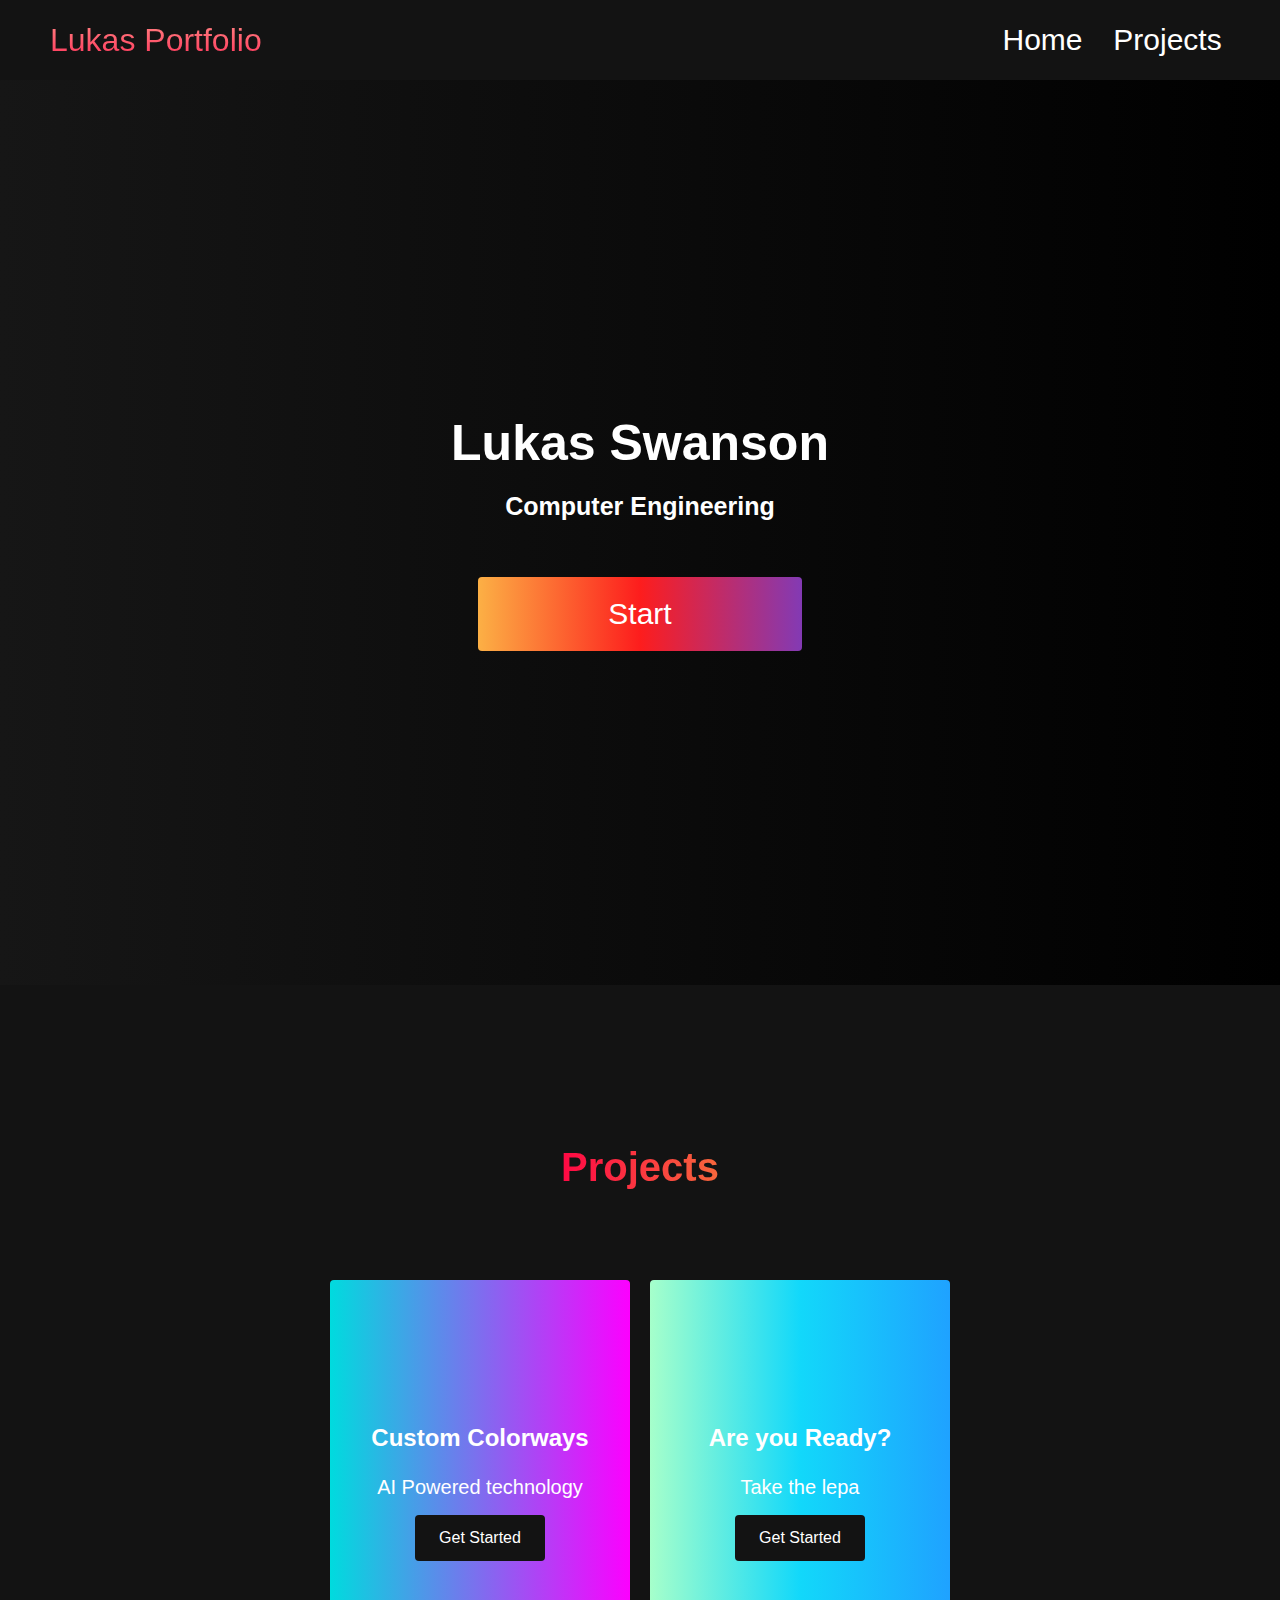
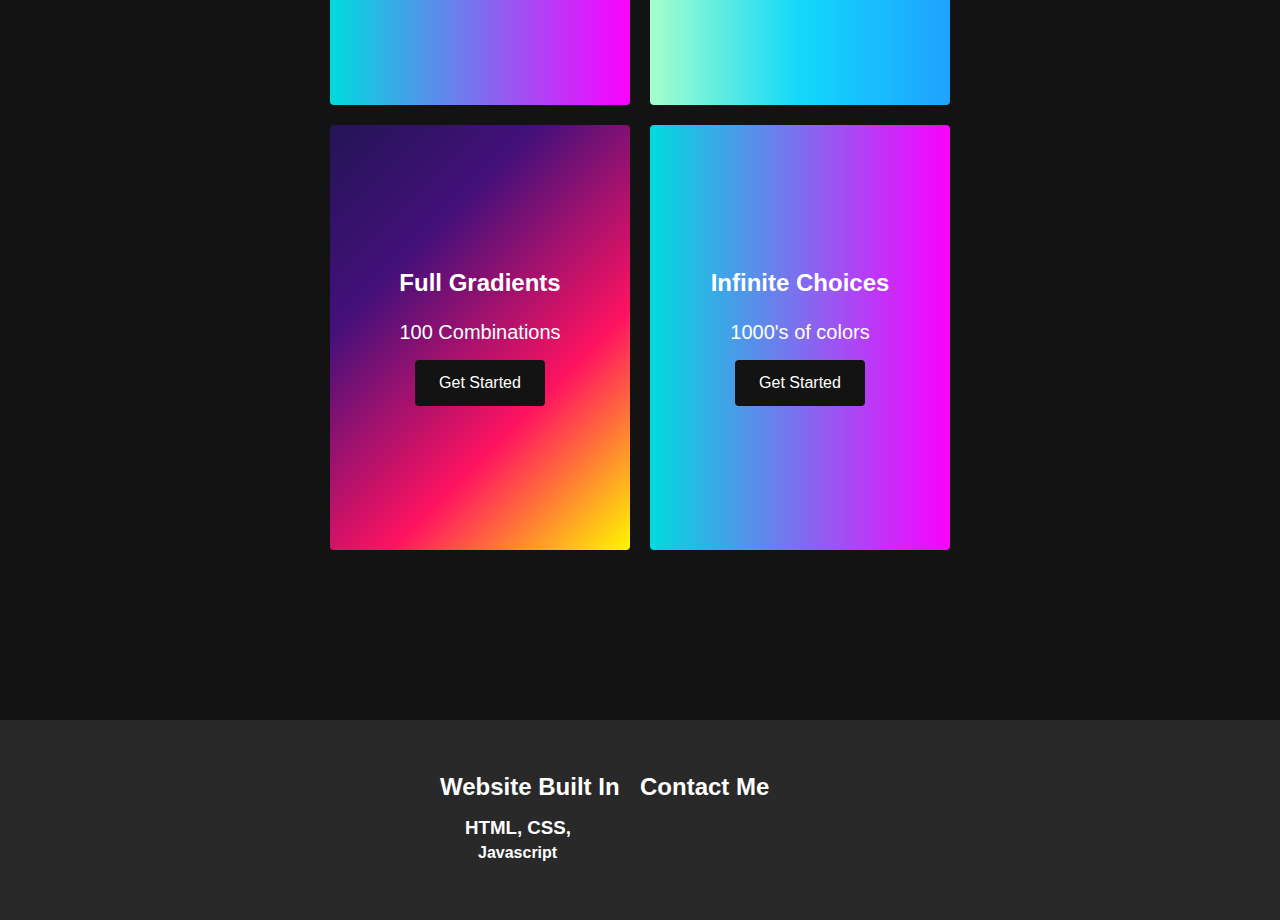
==== commit 4cf63fc1: "modified:   .vscode/index.html" ====
--- a/.vscode/index.html
+++ b/.vscode/index.html
@@ -61,7 +61,7 @@
   <div class="hero__container">
     <div class="container">
     <h1 class="hero__heading">Lukas Swanson</span></h1>
-    <h2 class="hero__headings">Computer Engineer</span></h2>
+    <h1 class="hero__headings">Computer Engineering</span></h1>
 
     <button class="main__btn"><a href="#projects">Start</a></button>
   </div>
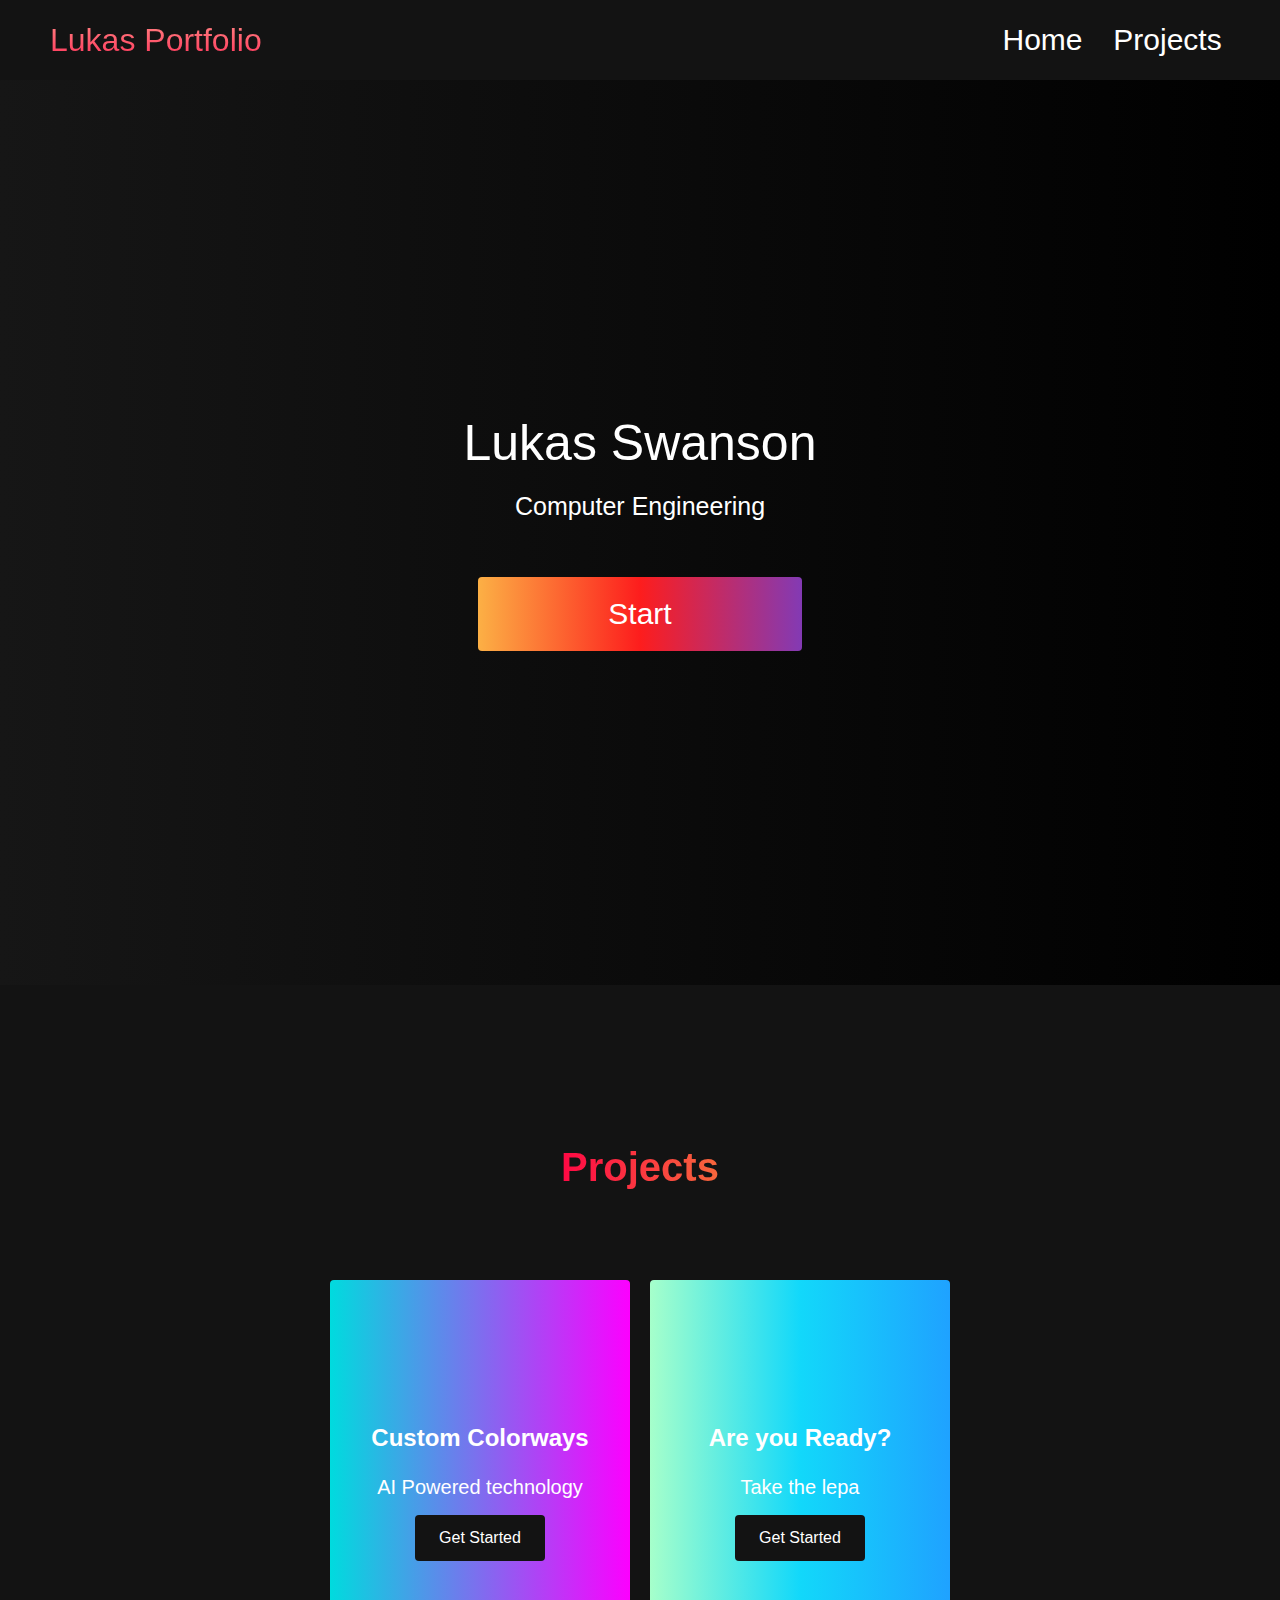
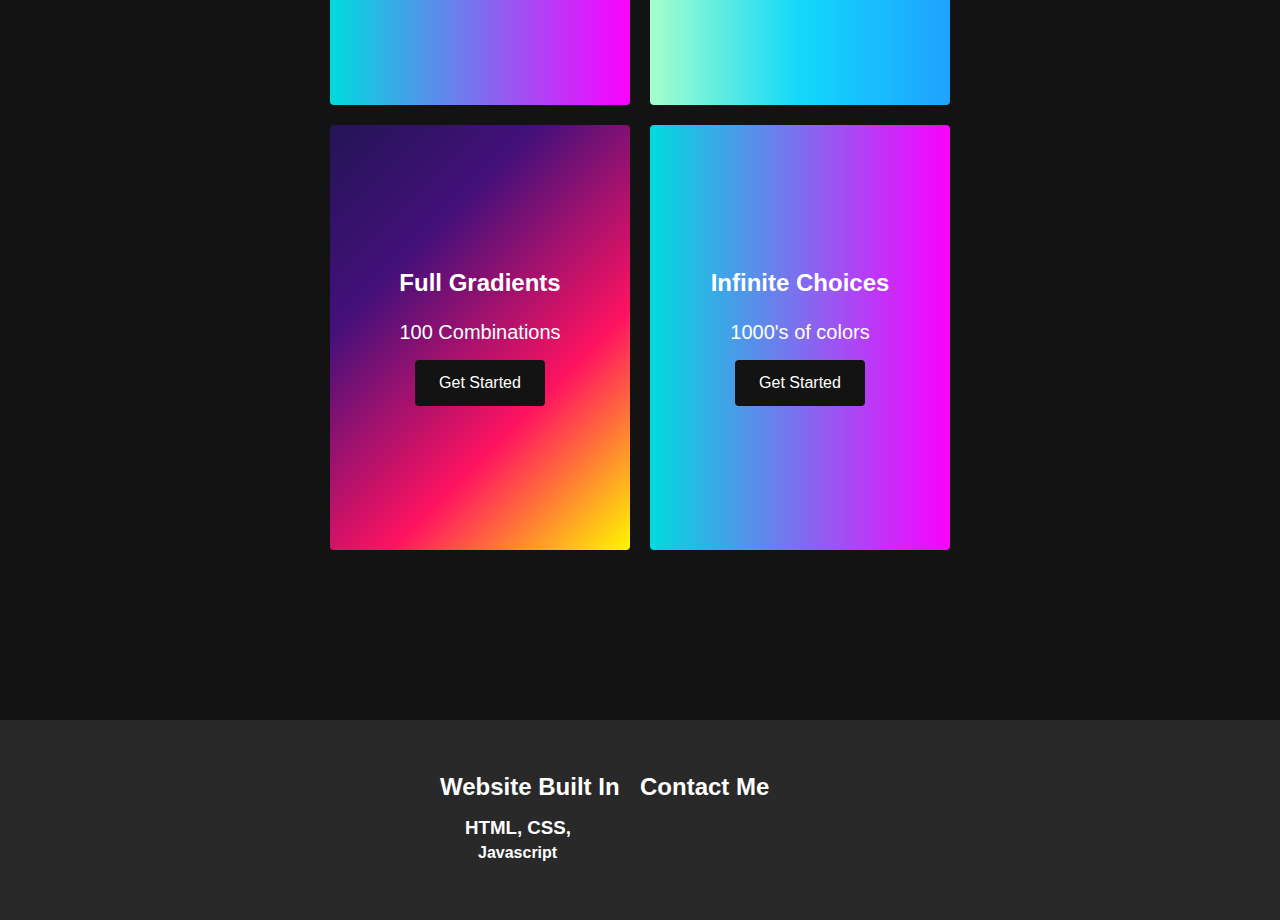
==== commit 9c5de0cd: "modified:   .vscode/index.html" ====
--- a/.vscode/index.html
+++ b/.vscode/index.html
@@ -60,9 +60,8 @@
 <div class="hero" id="home">
   <div class="hero__container">
     <div class="container">
-    <h1 class="hero__heading">Lukas Swanson</span></h1>
-    <h1 class="hero__headings">Computer Engineering</span></h1>
-
+    <div class="hero__heading">Lukas Swanson</span></div>
+    <div class="hero__headings">Computer Engineering</span></div>
     <button class="main__btn"><a href="#projects">Start</a></button>
   </div>
   </div>
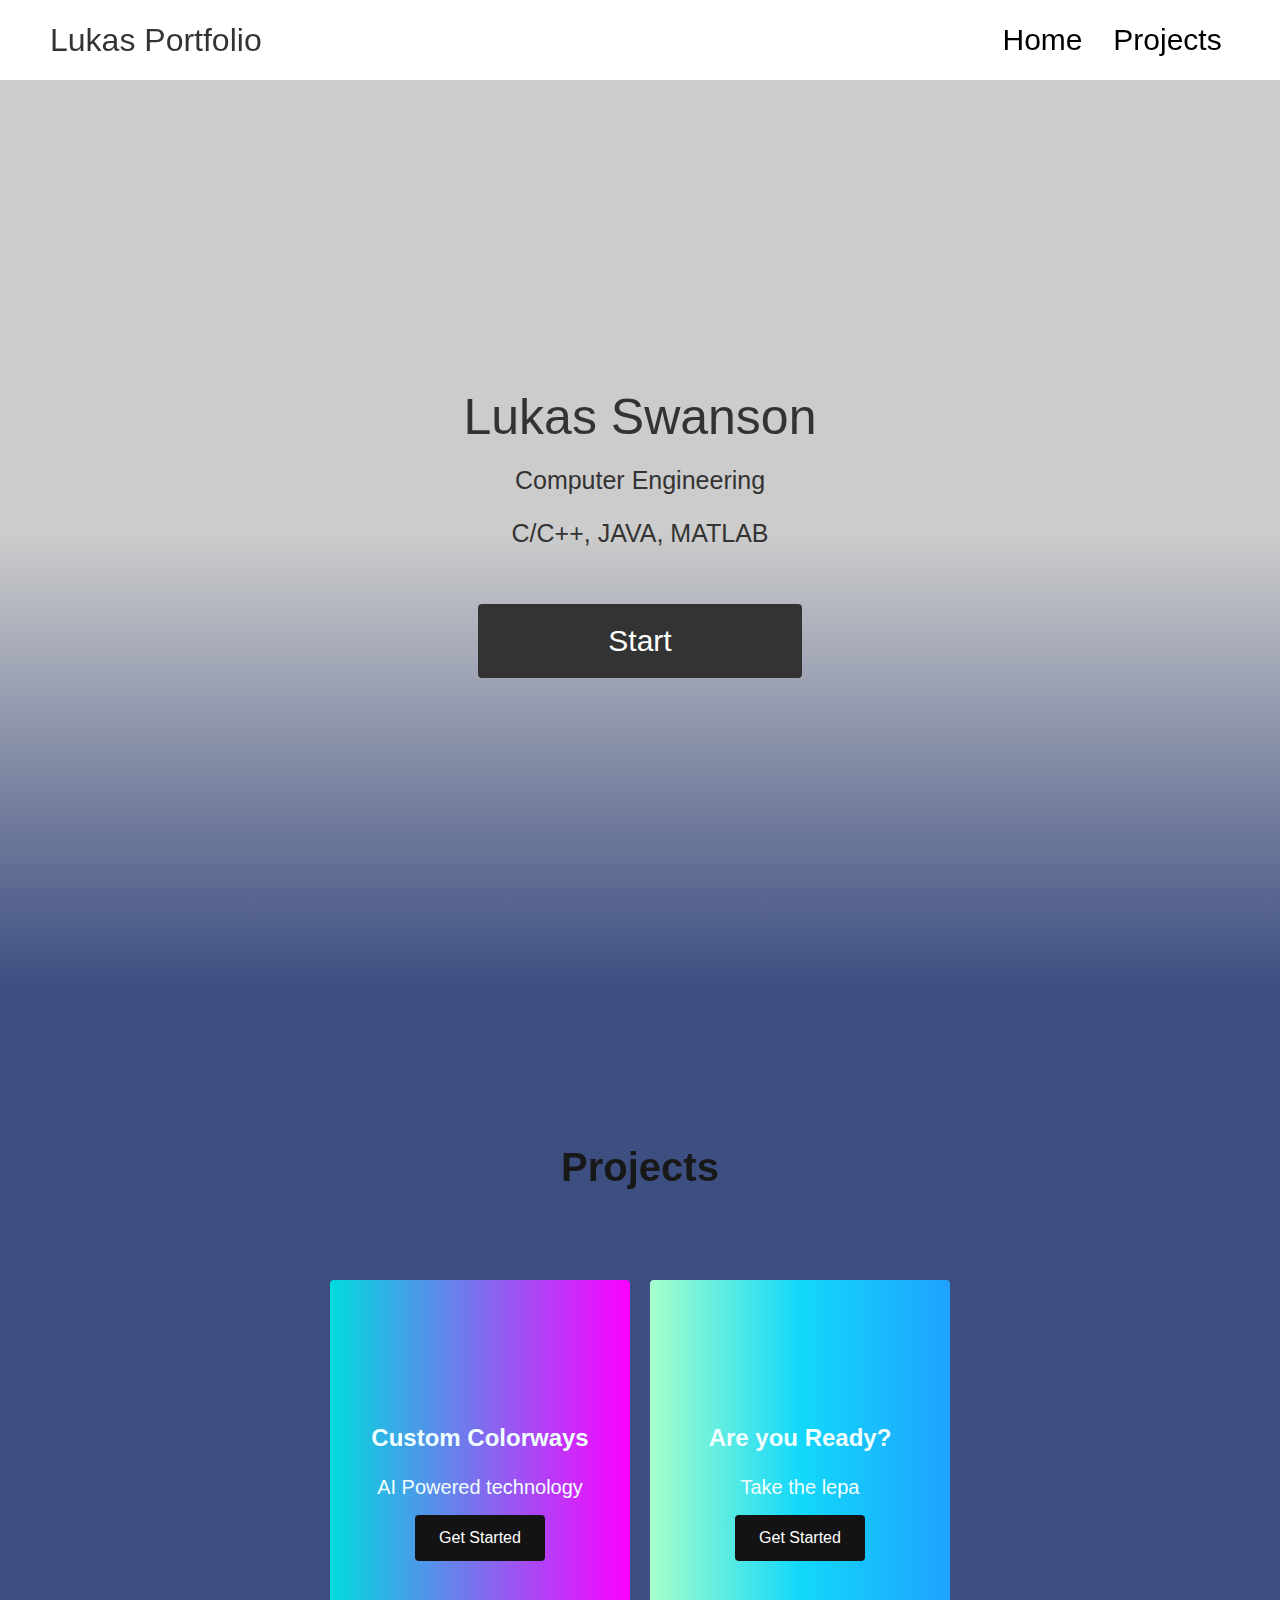
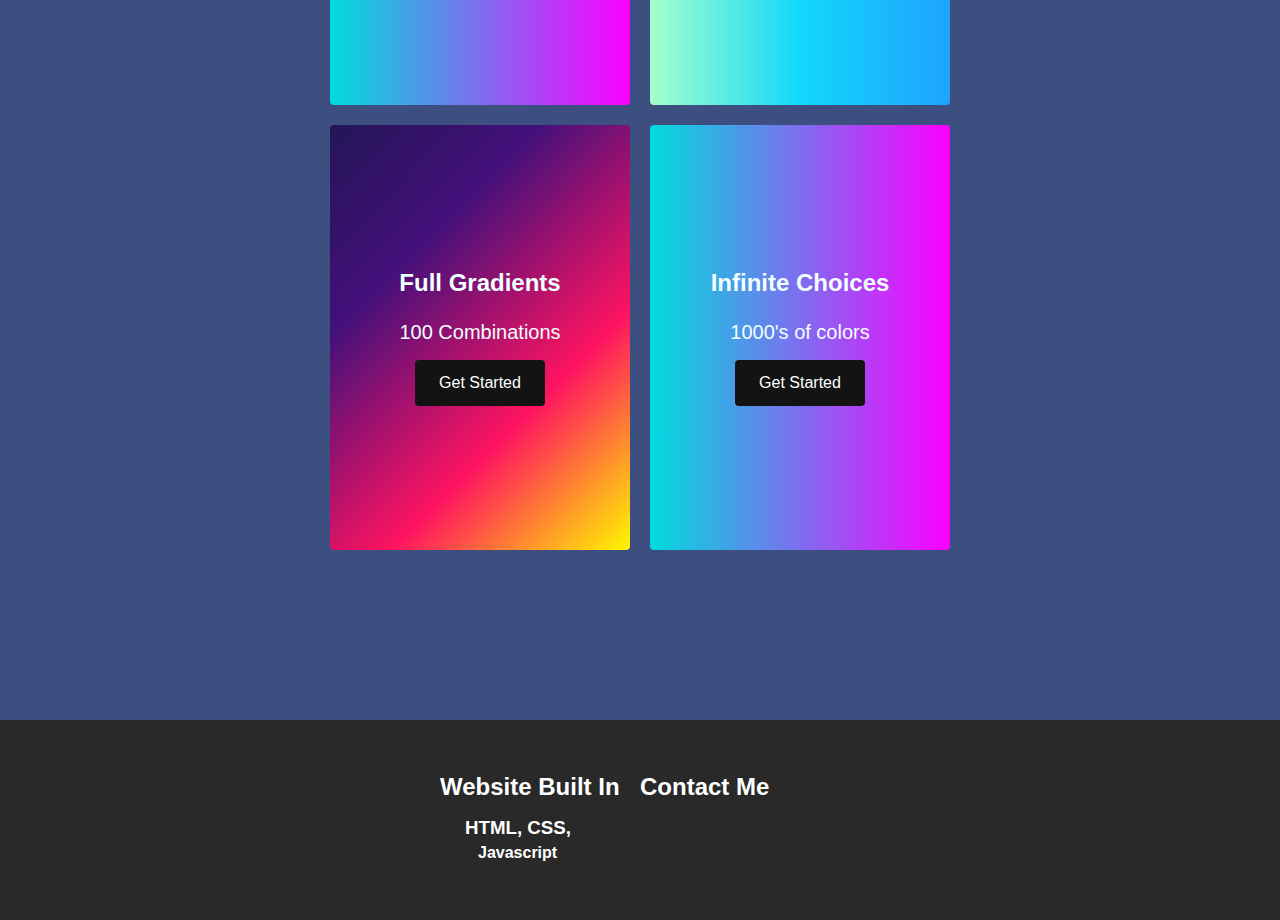
==== commit 110aced8: "modified:   .vscode/index.html" ====
--- a/.vscode/index.html
+++ b/.vscode/index.html
@@ -57,15 +57,19 @@
       
   
     <!-- Hero Section -->
-<div class="hero" id="home">
-  <div class="hero__container">
-    <div class="container">
-    <div class="hero__heading">Lukas Swanson</span></div>
-    <div class="hero__headings">Computer Engineering</span></div>
-    <button class="main__btn"><a href="#projects">Start</a></button>
-  </div>
-  </div>
-</div>
+    <div class="hero" id="home">
+      <div class="hero__container">
+        <div class="container">
+          <div class="hero__heading">Lukas Swanson</div>
+          <div class="deeddd">Computer Engineering</div>
+          <div class="deeddd">C/C++, JAVA,  MATLAB</div>
+
+          <button class="main__btn"><a href="#projects">Start</a></button>
+        </div>
+      </div>
+    </div>
+    
+    
 
 <!-- Projects Section -->
 <section class="projects" id="projects">
--- a/.vscode/styles.css
+++ b/.vscode/styles.css
@@ -4,6 +4,7 @@
   padding: 0;
   font-family: 'Kumbh Sans', sans-serif;
   scroll-behavior: smooth;
+  color: #F0FFFF;
 }
 
 
@@ -23,8 +24,9 @@
 
 
 .navbar {
-  background: #131313;
-  height: 80px;
+  background-color: #ffffff;
+  background-blend-mode: soft-light,screen;
+      height: 80px;
   display: flex;
   justify-content: center;
   align-items: center;
@@ -47,8 +49,7 @@
 }
 
 #navbar__logo {
-  background-color: #ff8177;
-  background-image: linear-gradient(to top, #ff0844 0%, #ffb199 100%);
+  background-color: #333333;
   background-size: 100%;
   -webkit-background-clip: text;
   -moz-background-clip: text;
@@ -72,7 +73,7 @@
 }
 
 .navbar__links {
-  color: #fff;
+  color: #000000;
   display: flex;
   align-items: center;
   justify-content: center;
@@ -208,14 +209,14 @@
 }
 
 /* Hero Section */
-.hero{
-  background: #000000;
-  background:linear-gradient(to right, #161616, #000000);
+.hero {
+  background-image: linear-gradient(to bottom, #CCCCCC 50%, #3D4E81 100%);
+
   height: 905px;
   padding: 200px;
 }
 
-.image{
+.image {
   display: flex;
   flex-direction: column;
   justify-content: center;
@@ -224,7 +225,6 @@
   height: 100%;
   text-align: center;
   padding: 30px;
-
 }
 
 .hero__container {
@@ -238,34 +238,27 @@
   padding: 30px;
 }
 
-.hero__heading{
+.hero__heading {
   font-size: 50px;
   margin-bottom: 20px;
-  color: #fff;
-}
-.hero__headings{
+  color: #333333;
+}
+
+.deeddd {
   font-size: 25px;
   margin-bottom: 24px;
-  color: #fff;
+  color: #333333;
 }
 
 .hero__heading span {
   background: #ee0979; /* fallback for old browsers */
-  background: -webkit-linear-gradient(
-    to right,
-    #ff6a00,
-    #ee0979
-  ); /* Chrome 10-25, Safari 5.1-6 */
-  background: linear-gradient(
-    to right,
-    #ff6a00,
-    #ee0979
-  ); /* W3C, IE 10+/ Edge, Firefox 16+, Chrome 26+, Opera 12+, Safari 7+ */
+  background: -webkit-linear-gradient(to right, #ff6a00, #ee0979); /* Chrome 10-25, Safari 5.1-6 */
+  background: linear-gradient(to right, #ff6a00, #ee0979); /* W3C, IE 10+/ Edge, Firefox 16+, Chrome 26+, Opera 12+, Safari 7+ */
   background-size: 100%;
   -webkit-background-clip: text;
   -moz-background-clip: text;
   -webkit-text-fill-color: transparent;
-  -mo-text-fill-color: transparent;
+  -moz-text-fill-color: transparent;
 }
 
 .highlight {
@@ -350,9 +343,7 @@
 
 .main__btn {
   font-size: 1.8rem;
-  background: #833ab4;
-  background: -webkit-linear-gradient(to right, #fcb045, #fd1d1d, #833ab4);
-  background: linear-gradient(to right, #fcb045, #fd1d1d, #833ab4);
+  background: #333333;
   padding: 20px 130px;
   justify-content: flex-start;
 
@@ -366,6 +357,8 @@
 }
 
 
+
+
 .main__btn a {
   position: relative;
   z-index: 2;
@@ -380,7 +373,7 @@
   left: 0;
   width: 0;
   height: 100%;
-  background: #ff1ead;
+  background: #333333;
   transition: all 0.35s;
   border-radius: 4px;
 }
@@ -409,8 +402,7 @@
   background-image: linear-gradient(to right, #00dbde 0%, #fc00ff 100%);
 }
 
-.fa-layer-group,
-.fa-users {
+.fa-layer-group {
   font-size: 14rem;
 }
 
@@ -421,7 +413,7 @@
 }
 
 .services {
-  background: #131313;
+  background-image: linear-gradient(to bottom, #3D4E81 100%, #00dbde 100%);
   display: flex;
   flex-direction: column;
   justify-content: center;
@@ -431,8 +423,7 @@
 }
 
 .services h1 {
-  background-color: #ff8177;
-  background-image: linear-gradient(to right, #ff0844 0%, #f7673c 100%);
+  background-color: #181818;
   background-size: 100%;
   -webkit-background-clip: text;
   -moz-background-clip: text;
@@ -684,3 +675,14 @@
 background: linear-gradient(#d1e5ff,#d1e5ff);
   border-radius: 10px;
 }
+
+/* Hide scrollbar for Chrome, Safari and Opera */
+::-webkit-scrollbar {
+  display: none;
+}
+
+/* Hide scrollbar for IE, Edge and Firefox */
+.scrollbar {
+  -ms-overflow-style: none;  /* IE and Edge */
+  scrollbar-width: none;  /* Firefox */
+}
